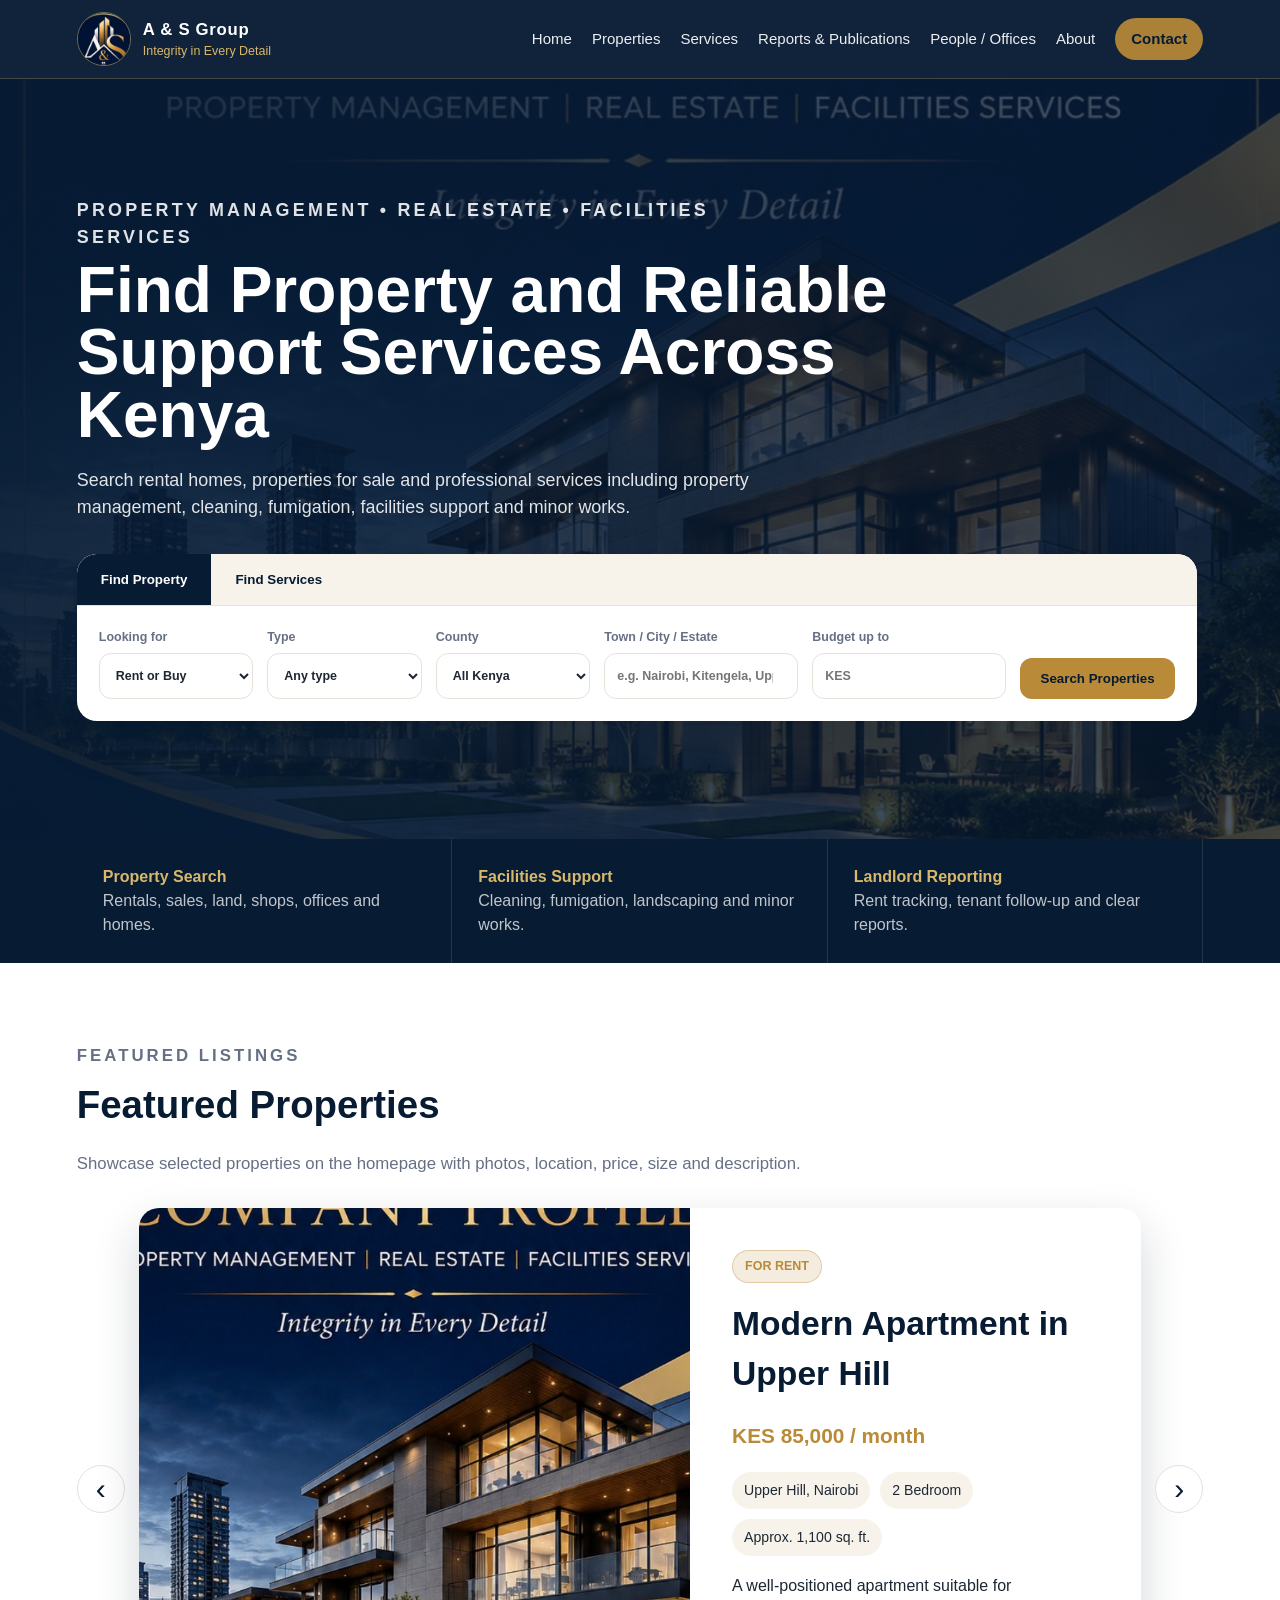
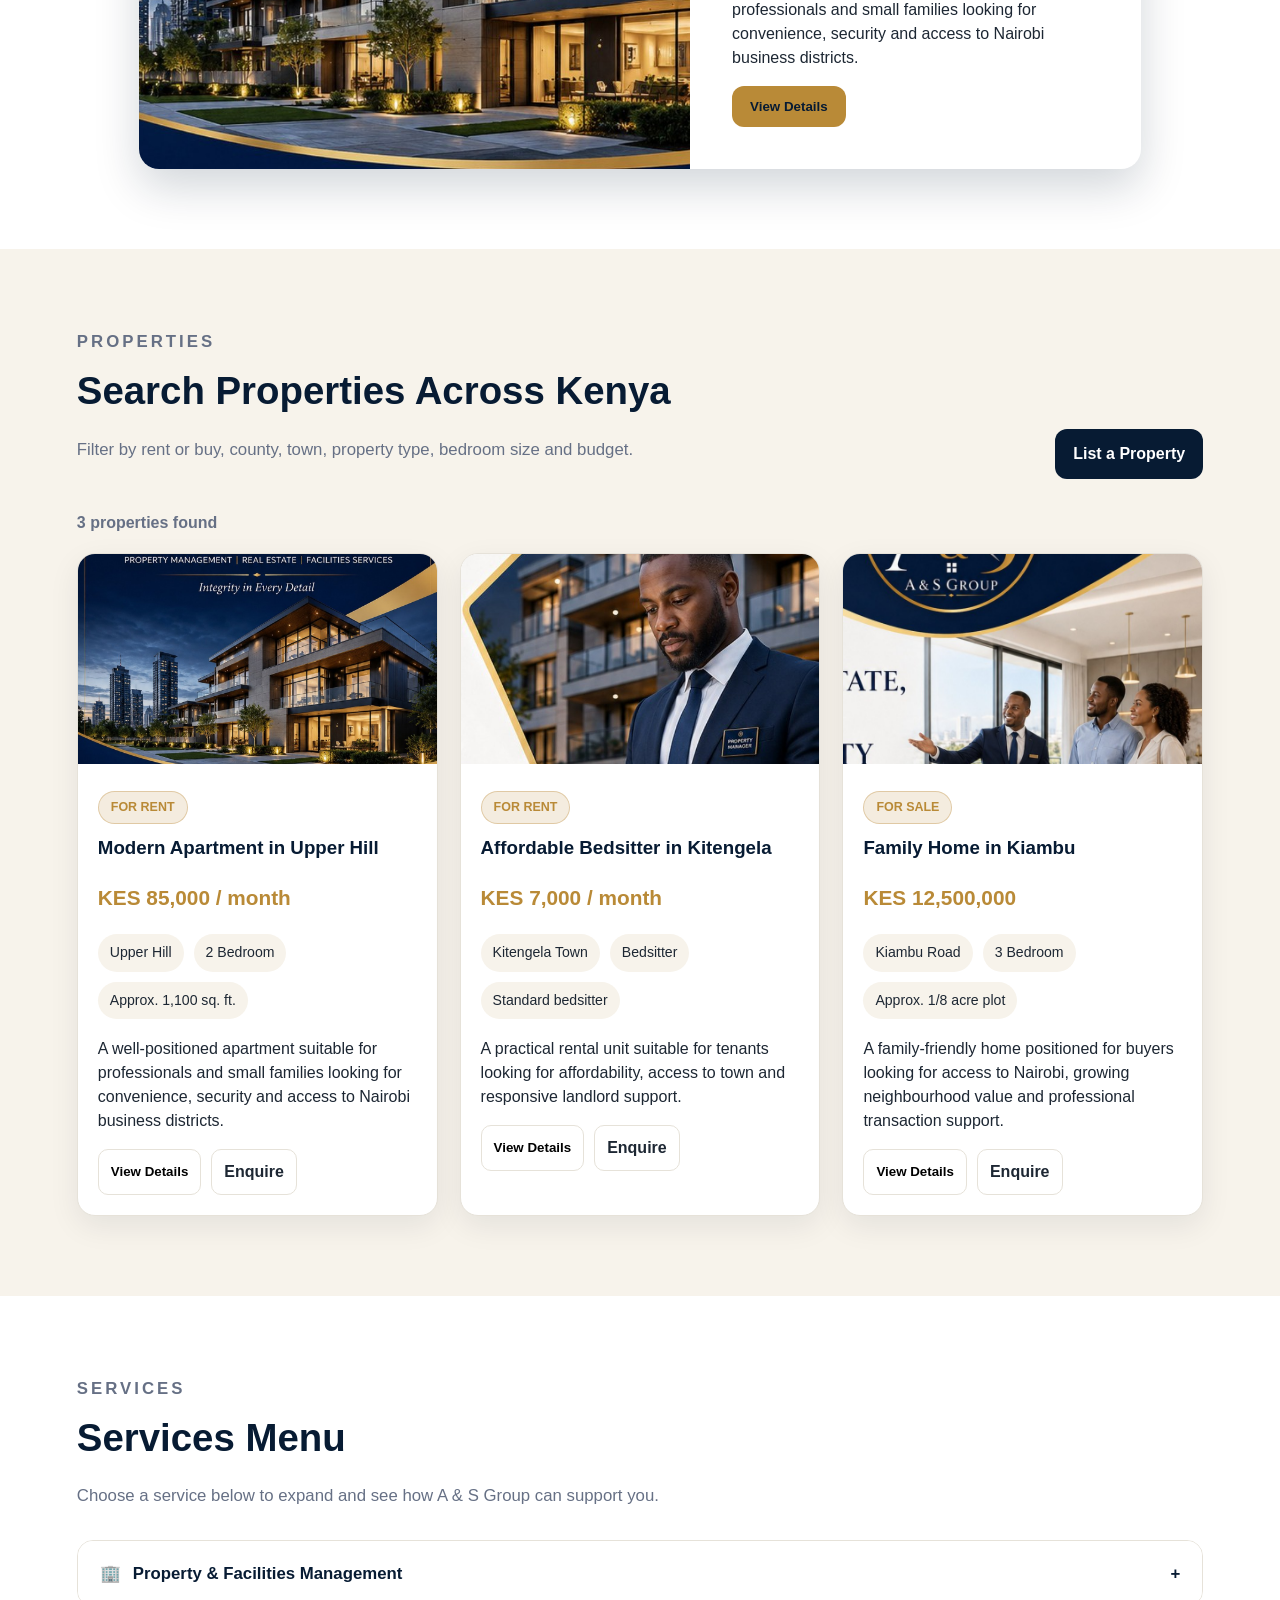
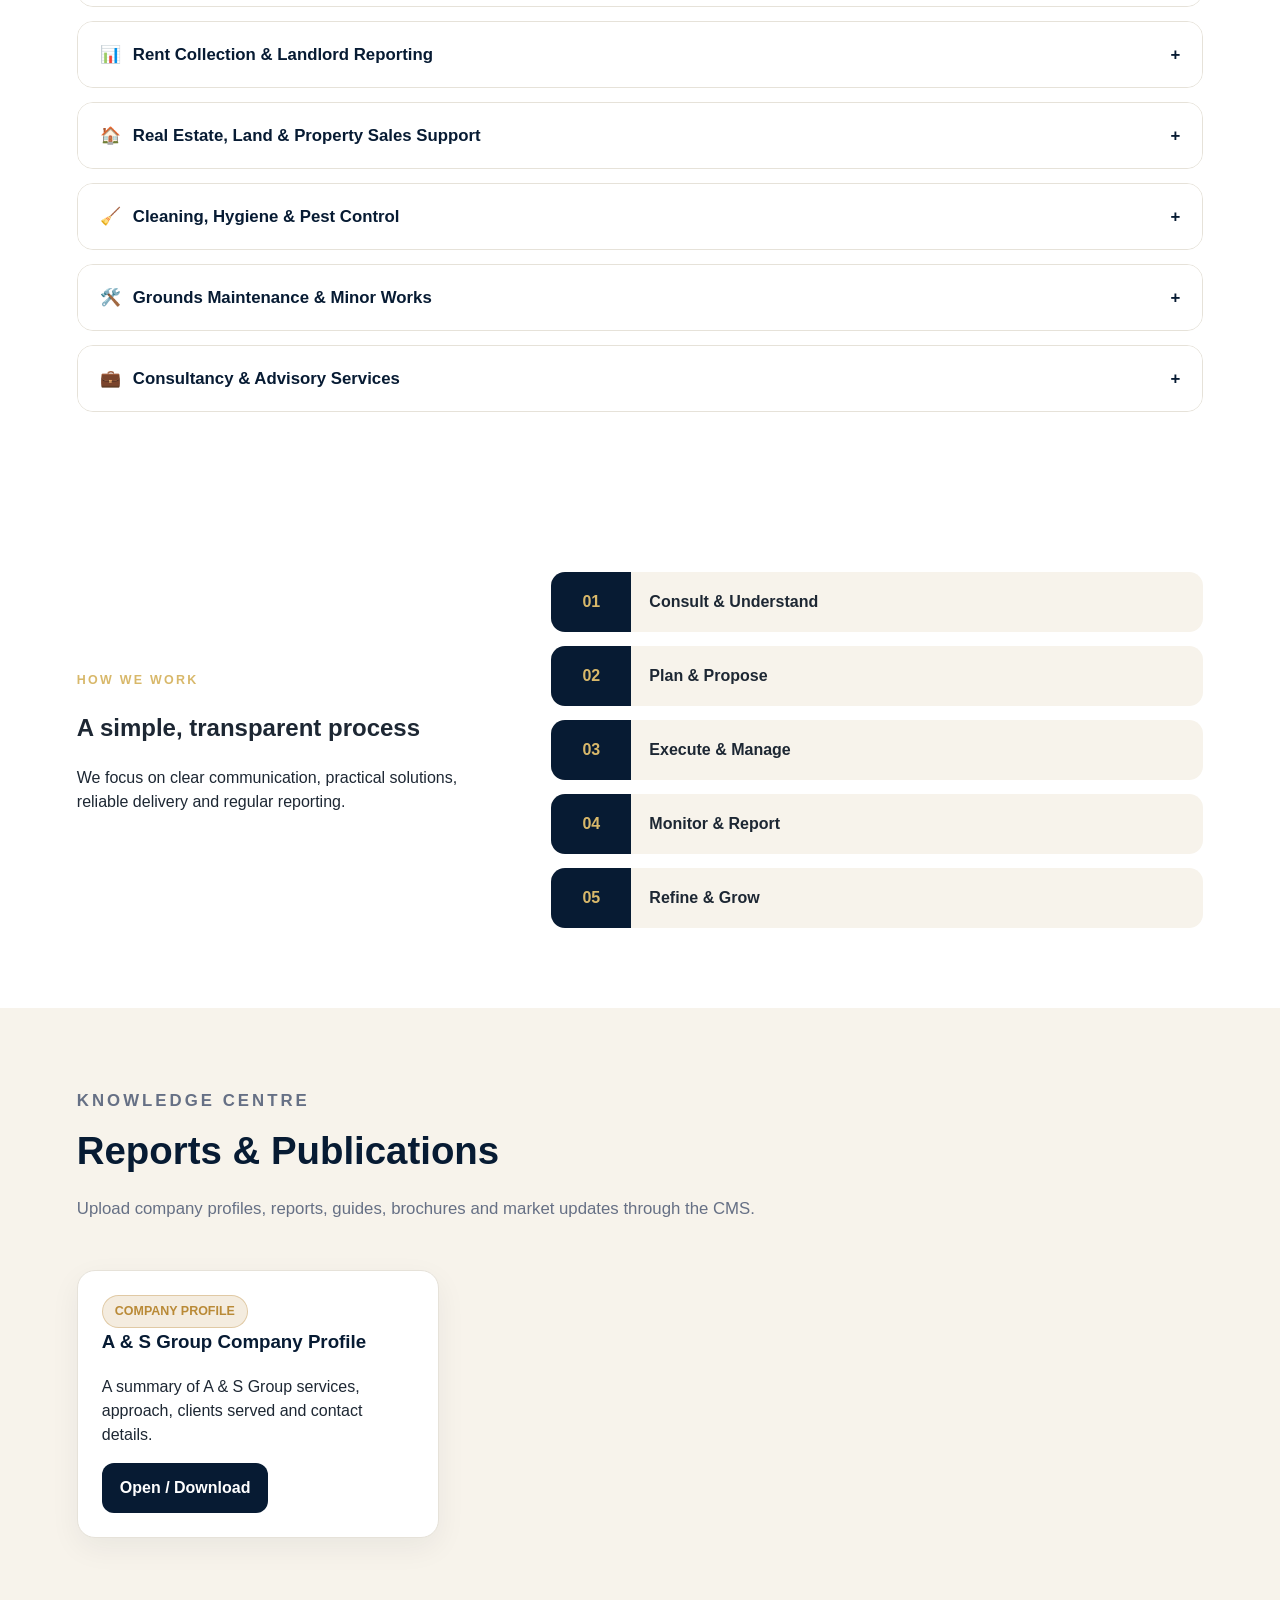
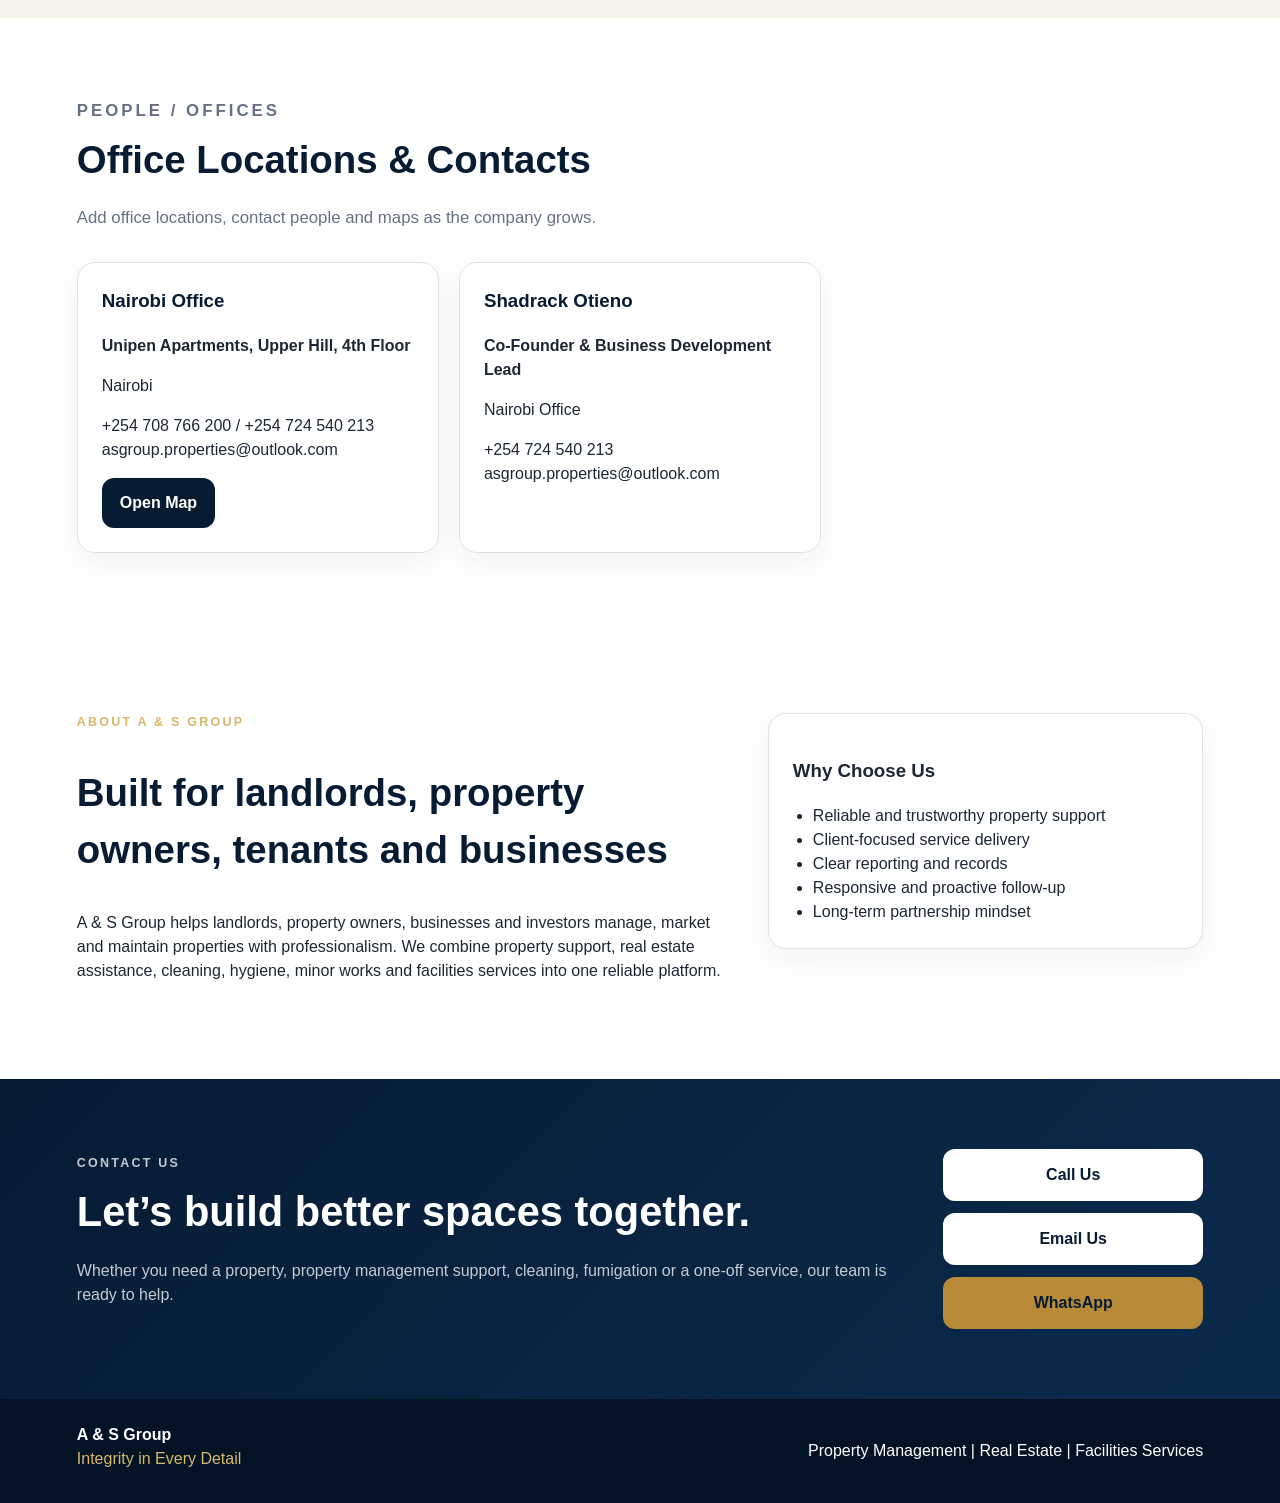
==== index.html @ 532e72bc "Add files via upload" ====
<!doctype html>
<html lang="en">
<head>
  <meta charset="utf-8" />
  <meta name="viewport" content="width=device-width, initial-scale=1" />
  <title>A & S Group | Property Management, Real Estate & Facilities Services</title>
  <meta name="description" content="A & S Group helps landlords, property owners, tenants and businesses find property, manage spaces and access reliable cleaning, fumigation, maintenance and facilities services across Kenya." />
  <link rel="stylesheet" href="style.css" />
</head>
<body>
  <header class="topbar">
    <a class="brand" href="#home" aria-label="A & S Group home">
      <img src="assets/logo.jpg" alt="A & S Group logo" />
      <span><strong>A & S Group</strong><small>Integrity in Every Detail</small></span>
    </a>
    <button class="menu-toggle" aria-label="Open menu">☰</button>
    <nav class="nav">
      <a href="#home">Home</a>
      <a href="#properties">Properties</a>
      <a href="#services">Services</a>
      <a href="#reports">Reports & Publications</a>
      <a href="#offices">People / Offices</a>
      <a href="#about">About</a>
      <a href="#contact" class="nav-cta">Contact</a>
    </nav>
  </header>

  <main>
    <section id="home" class="hero">
      <div class="hero-overlay"></div>
      <div class="hero-content">
        <p class="eyebrow">Property Management • Real Estate • Facilities Services</p>
        <h1 id="siteHeadline">Find Property and Reliable Support Services Across Kenya</h1>
        <p id="siteSubheadline">Search rental homes, properties for sale and professional services including property management, cleaning, fumigation, facilities support and minor works.</p>

        <div class="search-panel" id="searchPanel">
          <div class="search-tabs">
            <button class="tab active" data-mode="property">Find Property</button>
            <button class="tab" data-mode="service">Find Services</button>
          </div>

          <div class="property-search search-mode active" data-mode-panel="property">
            <label>
              Looking for
              <select id="dealFilter">
                <option value="">Rent or Buy</option>
                <option value="rent">Rent</option>
                <option value="sale">Buy</option>
              </select>
            </label>
            <label>
              Type
              <select id="typeFilter">
                <option value="">Any type</option>
                <option>Bedsitter</option>
                <option>1 Bedroom</option>
                <option>2 Bedroom</option>
                <option>3 Bedroom</option>
                <option>4 Bedroom</option>
                <option>Maisonette</option>
                <option>Shop</option>
                <option>Office</option>
                <option>Land</option>
                <option>Commercial Unit</option>
              </select>
            </label>
            <label>
              County
              <select id="countyFilter"><option value="">All Kenya</option></select>
            </label>
            <label>
              Town / City / Estate
              <input id="keywordFilter" type="search" placeholder="e.g. Nairobi, Kitengela, Upper Hill" />
            </label>
            <label>
              Budget up to
              <input id="priceFilter" type="number" min="0" step="1000" placeholder="KES" />
            </label>
            <button id="searchBtn" class="primary-btn">Search Properties</button>
          </div>

          <div class="service-search search-mode" data-mode-panel="service">
            <label>
              Service needed
              <select id="serviceFilter">
                <option value="">Choose service</option>
              </select>
            </label>
            <label>
              Location
              <input id="serviceLocation" type="search" placeholder="Town, city or county" />
            </label>
            <button id="serviceSearchBtn" class="primary-btn">View Service</button>
          </div>
        </div>
      </div>
    </section>

    <section class="quick-strip">
      <article><strong>Property Search</strong><span>Rentals, sales, land, shops, offices and homes.</span></article>
      <article><strong>Facilities Support</strong><span>Cleaning, fumigation, landscaping and minor works.</span></article>
      <article><strong>Landlord Reporting</strong><span>Rent tracking, tenant follow-up and clear reports.</span></article>
    </section>

    <section id="featured" class="section">
      <div class="section-head">
        <p class="eyebrow">Featured Listings</p>
        <h2>Featured Properties</h2>
        <p>Showcase selected properties on the homepage with photos, location, price, size and description.</p>
      </div>
      <div class="featured-stage">
        <button class="slider-btn" id="prevFeatured" aria-label="Previous featured property">‹</button>
        <div id="featuredCard" class="featured-card"></div>
        <button class="slider-btn" id="nextFeatured" aria-label="Next featured property">›</button>
      </div>
    </section>

    <section id="properties" class="section shade">
      <div class="section-head row-head">
        <div>
          <p class="eyebrow">Properties</p>
          <h2>Search Properties Across Kenya</h2>
          <p>Filter by rent or buy, county, town, property type, bedroom size and budget.</p>
        </div>
        <a class="secondary-btn" href="#contact">List a Property</a>
      </div>
      <div class="result-meta"><span id="resultCount">0</span> properties found</div>
      <div id="propertyGrid" class="property-grid"></div>
    </section>

    <section id="services" class="section">
      <div class="section-head">
        <p class="eyebrow">Services</p>
        <h2>Services Menu</h2>
        <p>Choose a service below to expand and see how A & S Group can support you.</p>
      </div>
      <div id="servicesAccordion" class="accordion"></div>
    </section>

    <section id="how" class="section split">
      <div>
        <p class="eyebrow">How We Work</p>
        <h2>A simple, transparent process</h2>
        <p>We focus on clear communication, practical solutions, reliable delivery and regular reporting.</p>
      </div>
      <div class="steps">
        <div><strong>01</strong><span>Consult & Understand</span></div>
        <div><strong>02</strong><span>Plan & Propose</span></div>
        <div><strong>03</strong><span>Execute & Manage</span></div>
        <div><strong>04</strong><span>Monitor & Report</span></div>
        <div><strong>05</strong><span>Refine & Grow</span></div>
      </div>
    </section>

    <section id="reports" class="section shade">
      <div class="section-head row-head">
        <div>
          <p class="eyebrow">Knowledge Centre</p>
          <h2>Reports & Publications</h2>
          <p>Upload company profiles, reports, guides, brochures and market updates through the CMS.</p>
        </div>
      </div>
      <div id="reportsGrid" class="reports-grid"></div>
    </section>

    <section id="offices" class="section">
      <div class="section-head">
        <p class="eyebrow">People / Offices</p>
        <h2>Office Locations & Contacts</h2>
        <p>Add office locations, contact people and maps as the company grows.</p>
      </div>
      <div id="officeGrid" class="office-grid"></div>
    </section>

    <section id="about" class="section about">
      <div>
        <p class="eyebrow">About A & S Group</p>
        <h2>Built for landlords, property owners, tenants and businesses</h2>
        <p>A & S Group helps landlords, property owners, businesses and investors manage, market and maintain properties with professionalism. We combine property support, real estate assistance, cleaning, hygiene, minor works and facilities services into one reliable platform.</p>
      </div>
      <div class="why-card">
        <h3>Why Choose Us</h3>
        <ul>
          <li>Reliable and trustworthy property support</li>
          <li>Client-focused service delivery</li>
          <li>Clear reporting and records</li>
          <li>Responsive and proactive follow-up</li>
          <li>Long-term partnership mindset</li>
        </ul>
      </div>
    </section>

    <section id="contact" class="contact-section">
      <div>
        <p class="eyebrow">Contact Us</p>
        <h2>Let’s build better spaces together.</h2>
        <p>Whether you need a property, property management support, cleaning, fumigation or a one-off service, our team is ready to help.</p>
      </div>
      <div class="contact-card">
        <a id="callLink" href="tel:+254708766200">Call Us</a>
        <a id="mailLink" href="mailto:asgroup.properties@outlook.com">Email Us</a>
        <a id="waLink" href="https://wa.me/254708766200" target="_blank" rel="noopener">WhatsApp</a>
      </div>
    </section>
  </main>

  <footer>
    <div><strong>A & S Group</strong><span>Integrity in Every Detail</span></div>
    <p>Property Management | Real Estate | Facilities Services</p>
  </footer>

  <dialog id="propertyModal" class="modal">
    <button class="modal-close" id="modalClose">×</button>
    <div id="modalContent"></div>
  </dialog>

  <script src="script.js"></script>
</body>
</html>
---- style.css ----
:root{
  --navy:#071b33;
  --navy2:#0b2b4d;
  --gold:#b98a37;
  --gold2:#d8b86a;
  --white:#ffffff;
  --cream:#f7f3eb;
  --text:#1d2733;
  --muted:#667085;
  --line:#e6e2d9;
  --shadow:0 18px 45px rgba(7,27,51,.18);
  --radius:20px;
}
*{box-sizing:border-box}
html{scroll-behavior:smooth}
body{margin:0;font-family:Inter,Segoe UI,Arial,sans-serif;color:var(--text);background:#fff;line-height:1.5}
a{color:inherit;text-decoration:none}
.topbar{position:sticky;top:0;z-index:50;background:rgba(7,27,51,.96);backdrop-filter:blur(12px);display:flex;align-items:center;justify-content:space-between;padding:12px 6vw;border-bottom:1px solid rgba(216,184,106,.25)}
.brand{display:flex;align-items:center;gap:12px;color:#fff}.brand img{width:54px;height:54px;border-radius:50%;object-fit:cover;border:1px solid rgba(216,184,106,.5)}.brand strong{display:block;font-size:1.05rem;letter-spacing:.04em}.brand small{display:block;color:var(--gold2);font-size:.78rem}.nav{display:flex;align-items:center;gap:20px;color:#fff;font-size:.94rem}.nav a{opacity:.92}.nav a:hover{color:var(--gold2)}.nav-cta{background:var(--gold);padding:10px 16px;border-radius:999px;color:#071b33!important;font-weight:700}.menu-toggle{display:none;background:none;border:0;color:#fff;font-size:28px}
.hero{min-height:760px;position:relative;background:linear-gradient(90deg,rgba(7,27,51,.92),rgba(7,27,51,.72)),url('assets/hero-building.jpg') center/cover no-repeat;display:flex;align-items:center;padding:80px 6vw;color:#fff}.hero-content{position:relative;z-index:2;max-width:1160px;width:100%;margin:auto}.eyebrow{text-transform:uppercase;letter-spacing:.18em;color:var(--gold2);font-size:.78rem;font-weight:800;margin:0 0 8px}.hero h1{font-size:clamp(2.2rem,5vw,5rem);line-height:.98;margin:0 0 20px;max-width:900px}.hero p{max-width:720px;font-size:1.12rem;color:rgba(255,255,255,.88)}.search-panel{margin-top:34px;background:#fff;color:var(--text);border-radius:var(--radius);box-shadow:var(--shadow);overflow:hidden;max-width:1120px}.search-tabs{display:flex;background:var(--cream);border-bottom:1px solid var(--line)}.tab{border:0;background:transparent;padding:18px 24px;font-weight:800;color:var(--navy);cursor:pointer}.tab.active{background:var(--navy);color:#fff}.search-mode{display:none;grid-template-columns:repeat(6,1fr);gap:14px;padding:22px}.search-mode.active{display:grid}.search-mode label{display:flex;flex-direction:column;gap:6px;font-size:.78rem;color:var(--muted);font-weight:700}.search-mode input,.search-mode select{height:46px;border:1px solid var(--line);border-radius:12px;padding:0 12px;font:inherit;color:var(--text);background:#fff}.service-search{grid-template-columns:2fr 2fr 1fr}.primary-btn,.secondary-btn{border:0;border-radius:12px;padding:13px 18px;background:var(--gold);color:var(--navy);font-weight:900;cursor:pointer;display:inline-flex;align-items:center;justify-content:center;align-self:end}.secondary-btn{background:var(--navy);color:#fff}
.quick-strip{display:grid;grid-template-columns:repeat(3,1fr);gap:0;background:var(--navy);color:#fff;padding:0 6vw}.quick-strip article{padding:26px;border-right:1px solid rgba(255,255,255,.12)}.quick-strip strong{display:block;color:var(--gold2)}.quick-strip span{color:rgba(255,255,255,.75)}.section{padding:80px 6vw}.shade{background:var(--cream)}.section-head{max-width:820px;margin:0 0 32px}.section-head h2{font-size:clamp(2rem,3vw,3rem);margin:0 0 10px;color:var(--navy)}.section-head p{color:var(--muted);font-size:1.05rem}.row-head{display:flex;justify-content:space-between;gap:20px;align-items:end;max-width:none}.featured-stage{display:grid;grid-template-columns:auto 1fr auto;gap:14px;align-items:center}.slider-btn{width:48px;height:48px;border-radius:50%;border:1px solid var(--line);background:#fff;color:var(--navy);font-size:30px;cursor:pointer}.featured-card{display:grid;grid-template-columns:1.1fr .9fr;background:#fff;border-radius:var(--radius);overflow:hidden;box-shadow:var(--shadow);min-height:420px}.featured-card img{width:100%;height:100%;object-fit:cover}.featured-info{padding:42px}.badge{display:inline-flex;background:rgba(185,138,55,.16);color:var(--gold);border:1px solid rgba(185,138,55,.35);border-radius:999px;padding:6px 12px;font-weight:800;font-size:.78rem;text-transform:uppercase}.featured-info h3{font-size:2.1rem;color:var(--navy);margin:16px 0 10px}.price{font-weight:900;color:var(--gold);font-size:1.3rem}.meta{display:flex;flex-wrap:wrap;gap:10px;margin:18px 0}.meta span{background:var(--cream);border-radius:999px;padding:8px 12px;font-size:.88rem}.property-grid{display:grid;grid-template-columns:repeat(3,1fr);gap:22px}.property-card{background:#fff;border-radius:18px;overflow:hidden;box-shadow:0 10px 30px rgba(7,27,51,.08);border:1px solid var(--line)}.property-card img{width:100%;height:210px;object-fit:cover}.property-body{padding:20px}.property-body h3{margin:10px 0;color:var(--navy)}.card-actions{display:flex;gap:10px;margin-top:16px}.small-btn{border:1px solid var(--line);background:#fff;border-radius:10px;padding:10px 12px;font-weight:800;cursor:pointer}.result-meta{margin-bottom:18px;color:var(--muted);font-weight:800}.accordion{display:grid;gap:14px}.service-item{border:1px solid var(--line);border-radius:16px;background:#fff;overflow:hidden}.service-title{width:100%;padding:22px;background:#fff;border:0;text-align:left;display:flex;align-items:center;justify-content:space-between;gap:16px;font-weight:900;color:var(--navy);cursor:pointer;font-size:1.05rem}.service-title span:first-child{display:flex;align-items:center;gap:12px}.service-panel{display:none;padding:0 22px 22px;color:var(--muted)}.service-item.open .service-panel{display:block}.split{display:grid;grid-template-columns:.8fr 1.2fr;gap:40px;align-items:center}.steps{display:grid;gap:14px}.steps div{display:grid;grid-template-columns:80px 1fr;align-items:center;background:var(--cream);border-radius:14px;overflow:hidden}.steps strong{background:var(--navy);color:var(--gold2);height:100%;display:flex;align-items:center;justify-content:center}.steps span{padding:18px;font-weight:800}.reports-grid,.office-grid{display:grid;grid-template-columns:repeat(3,1fr);gap:20px}.report-card,.office-card,.why-card{background:#fff;border:1px solid var(--line);border-radius:18px;padding:24px;box-shadow:0 10px 30px rgba(7,27,51,.06)}.report-card h3,.office-card h3{color:var(--navy);margin-top:0}.about{display:grid;grid-template-columns:1.2fr .8fr;gap:38px;align-items:start}.about h2{font-size:2.4rem;color:var(--navy)}.why-card ul{margin:0;padding-left:20px}.contact-section{display:grid;grid-template-columns:1fr auto;gap:30px;align-items:center;padding:70px 6vw;background:linear-gradient(135deg,var(--navy),var(--navy2));color:#fff}.contact-section h2{font-size:2.6rem;margin:0 0 12px}.contact-section p{color:rgba(255,255,255,.76)}.contact-card{display:grid;gap:12px;min-width:260px}.contact-card a{background:#fff;color:var(--navy);border-radius:12px;padding:14px 18px;font-weight:900;text-align:center}.contact-card a:last-child{background:var(--gold)}footer{display:flex;justify-content:space-between;gap:20px;background:#031225;color:#fff;padding:24px 6vw}footer span{display:block;color:var(--gold2)}.modal{width:min(980px,92vw);border:0;border-radius:20px;padding:0;box-shadow:var(--shadow)}.modal::backdrop{background:rgba(3,18,37,.75)}.modal-close{position:absolute;right:14px;top:12px;background:#fff;border:0;border-radius:50%;width:36px;height:36px;font-size:24px;z-index:3;cursor:pointer}.modal-grid{display:grid;grid-template-columns:1fr 1fr}.modal-gallery img{width:100%;height:430px;object-fit:cover}.modal-text{padding:36px}.modal-text h2{color:var(--navy);margin-top:0}.features{display:grid;gap:8px;padding-left:18px}
@media(max-width:980px){.nav{display:none;position:absolute;top:78px;left:0;right:0;background:var(--navy);padding:20px 6vw;flex-direction:column;align-items:flex-start}.nav.open{display:flex}.menu-toggle{display:block}.search-mode,.service-search{grid-template-columns:1fr 1fr}.property-grid,.reports-grid,.office-grid{grid-template-columns:1fr 1fr}.featured-card,.split,.about,.contact-section,.modal-grid{grid-template-columns:1fr}.featured-card img,.modal-gallery img{height:300px}.quick-strip{grid-template-columns:1fr}}
@media(max-width:640px){.hero{min-height:860px;padding-top:50px}.search-mode,.service-search{grid-template-columns:1fr}.property-grid,.reports-grid,.office-grid{grid-template-columns:1fr}.row-head{display:block}.section{padding:60px 5vw}.featured-stage{grid-template-columns:1fr}.slider-btn{display:none}footer{display:block}.hero h1{font-size:2.4rem}}
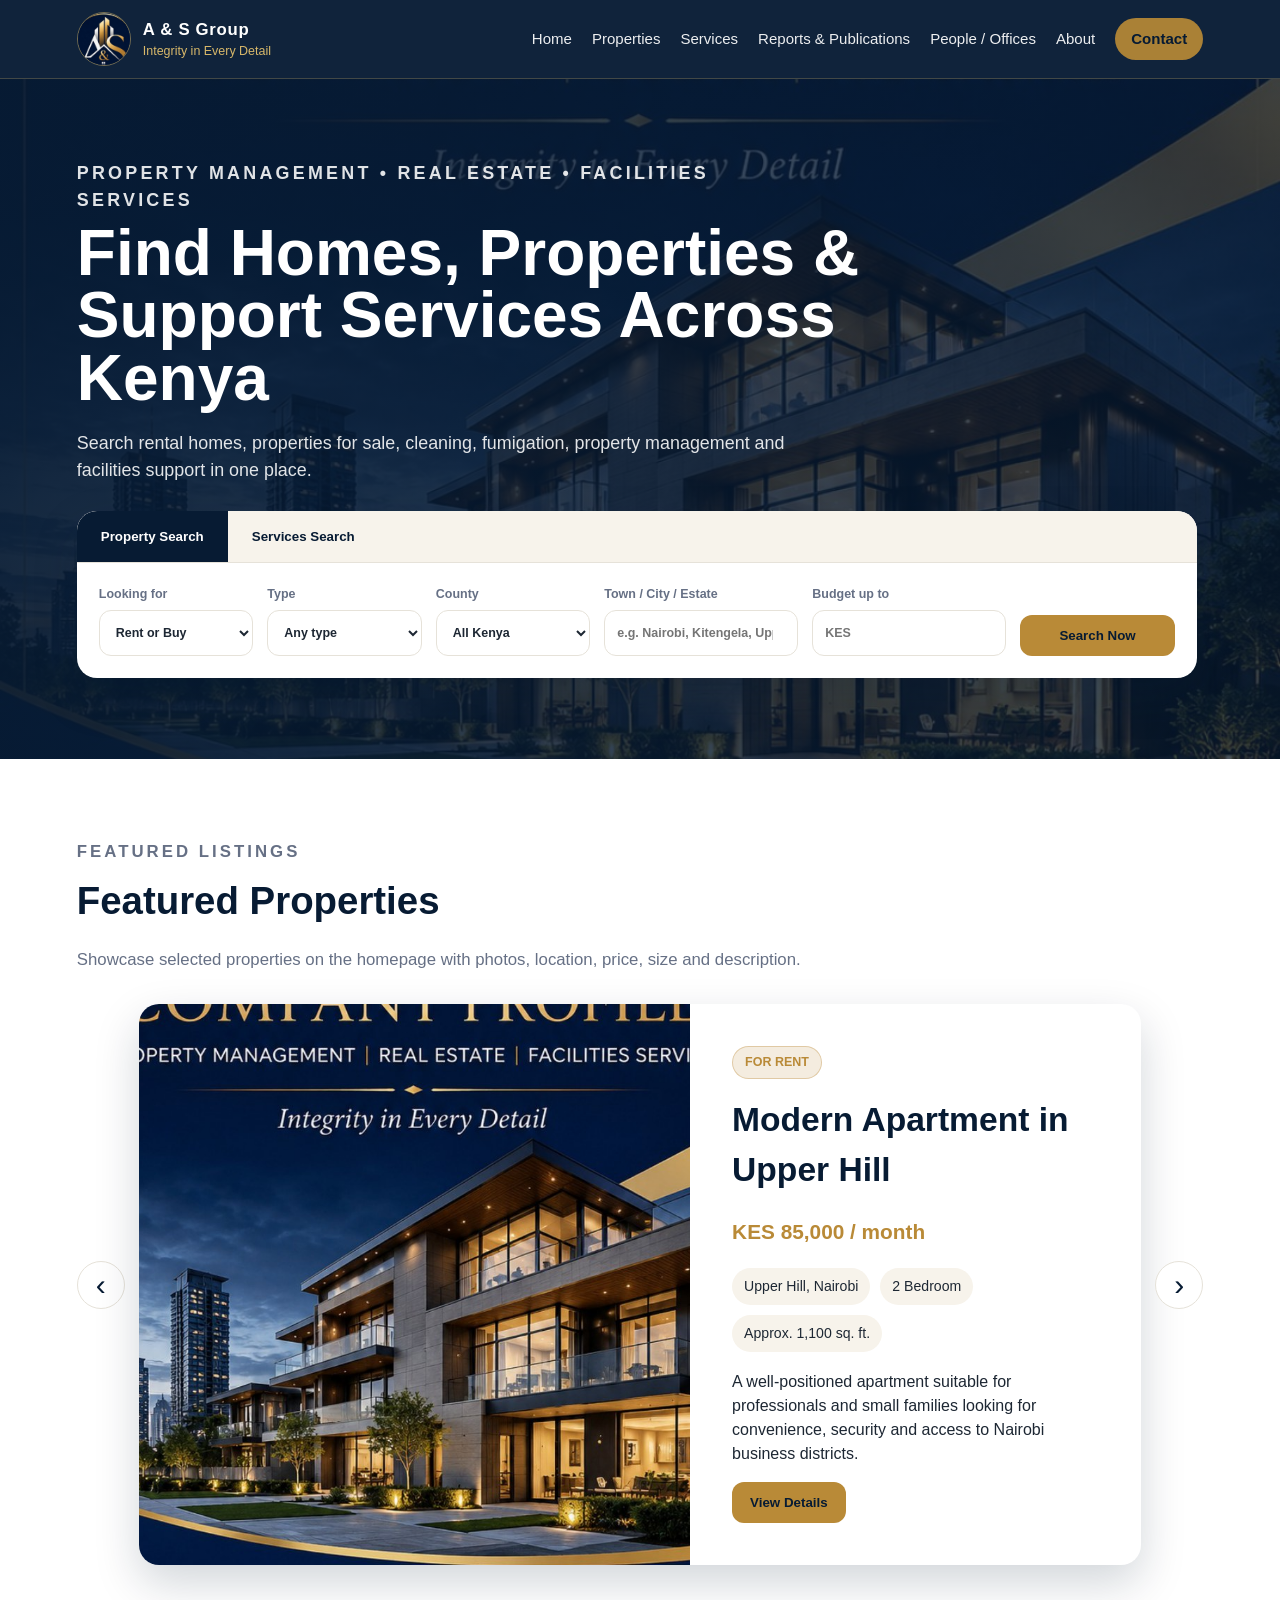
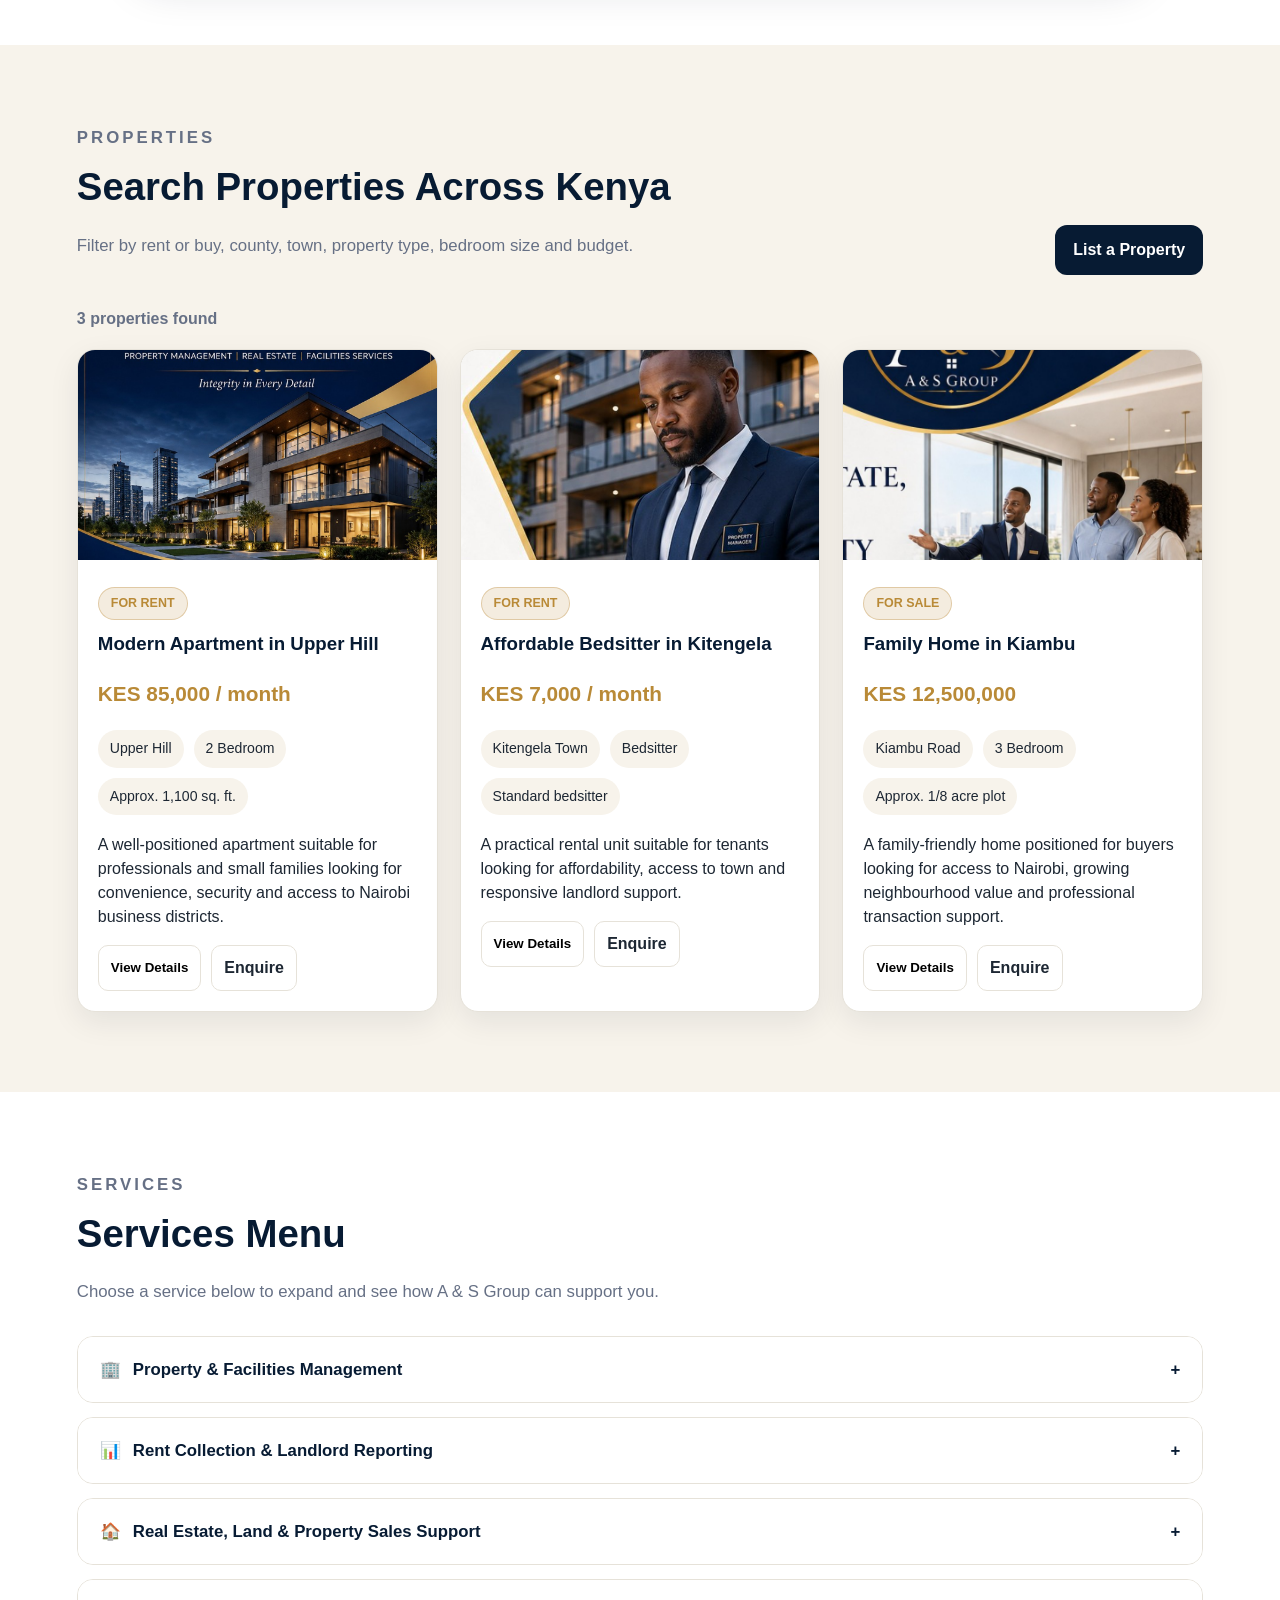
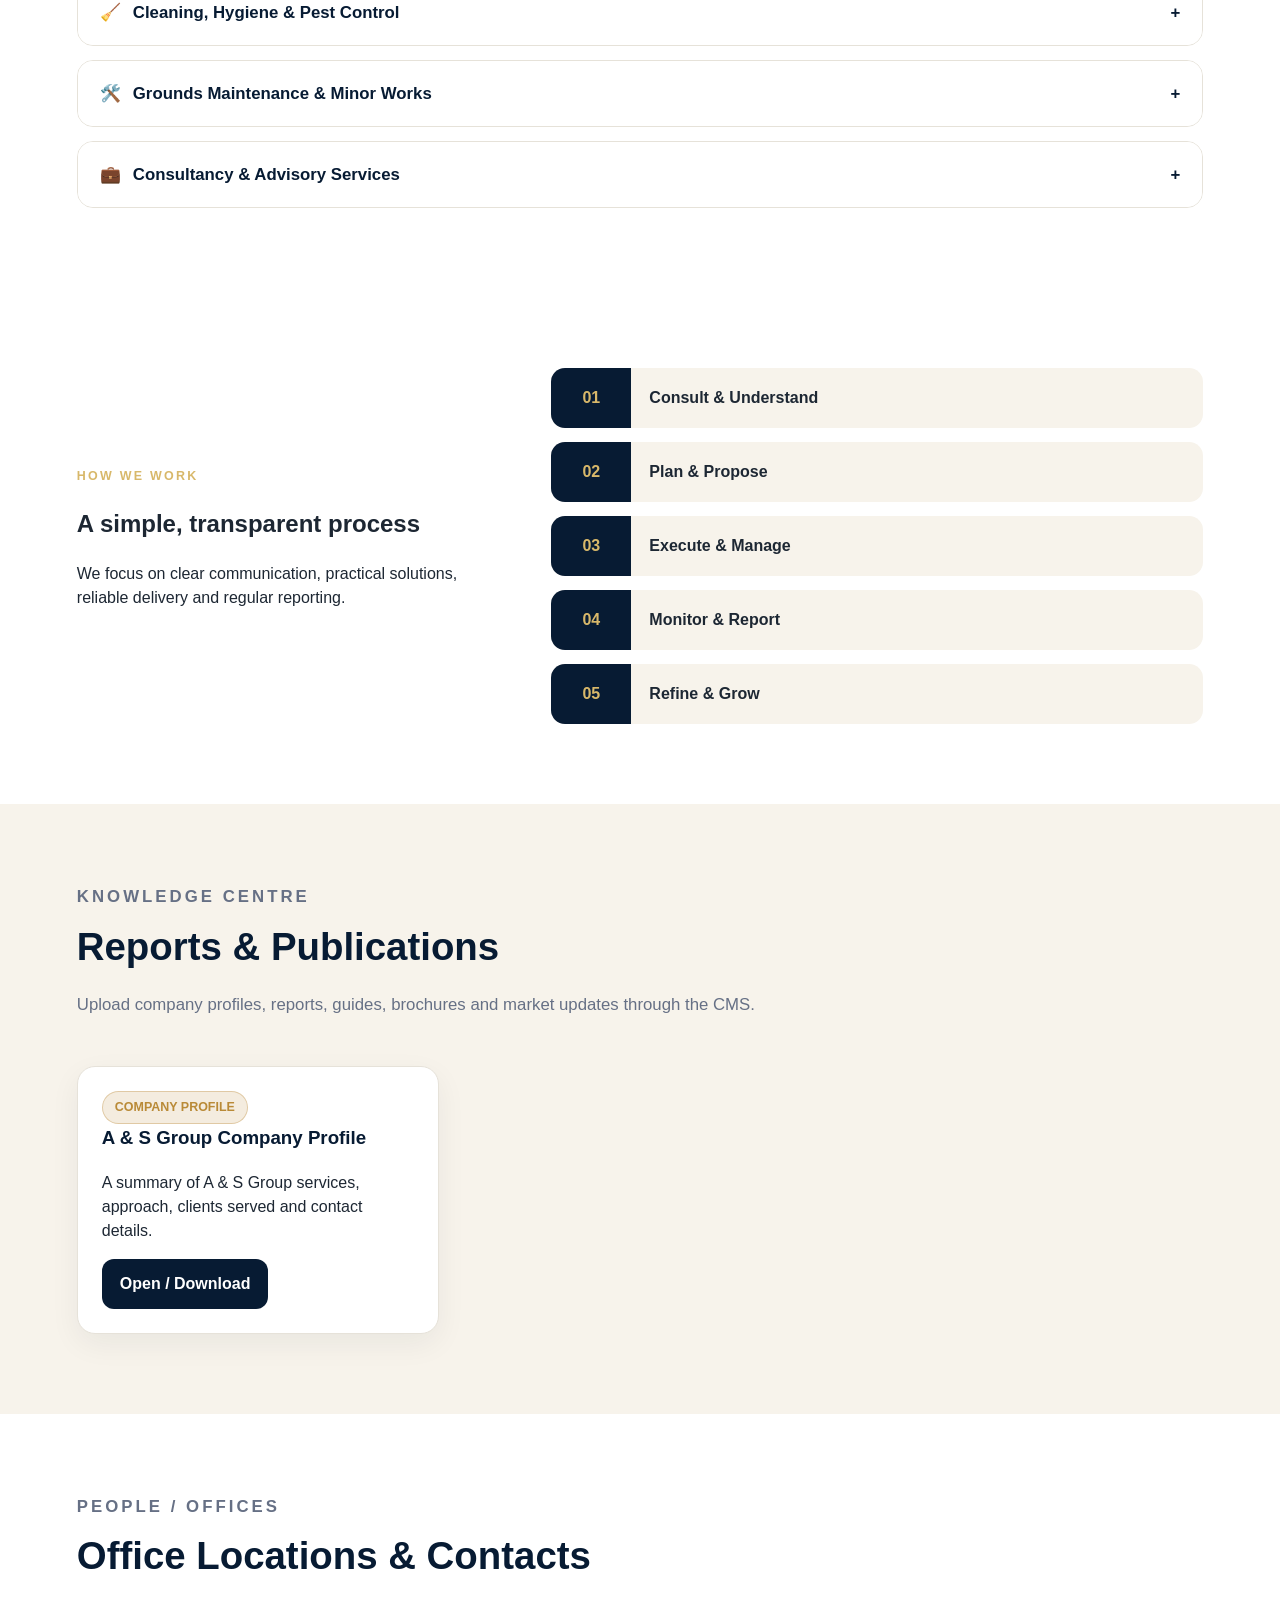
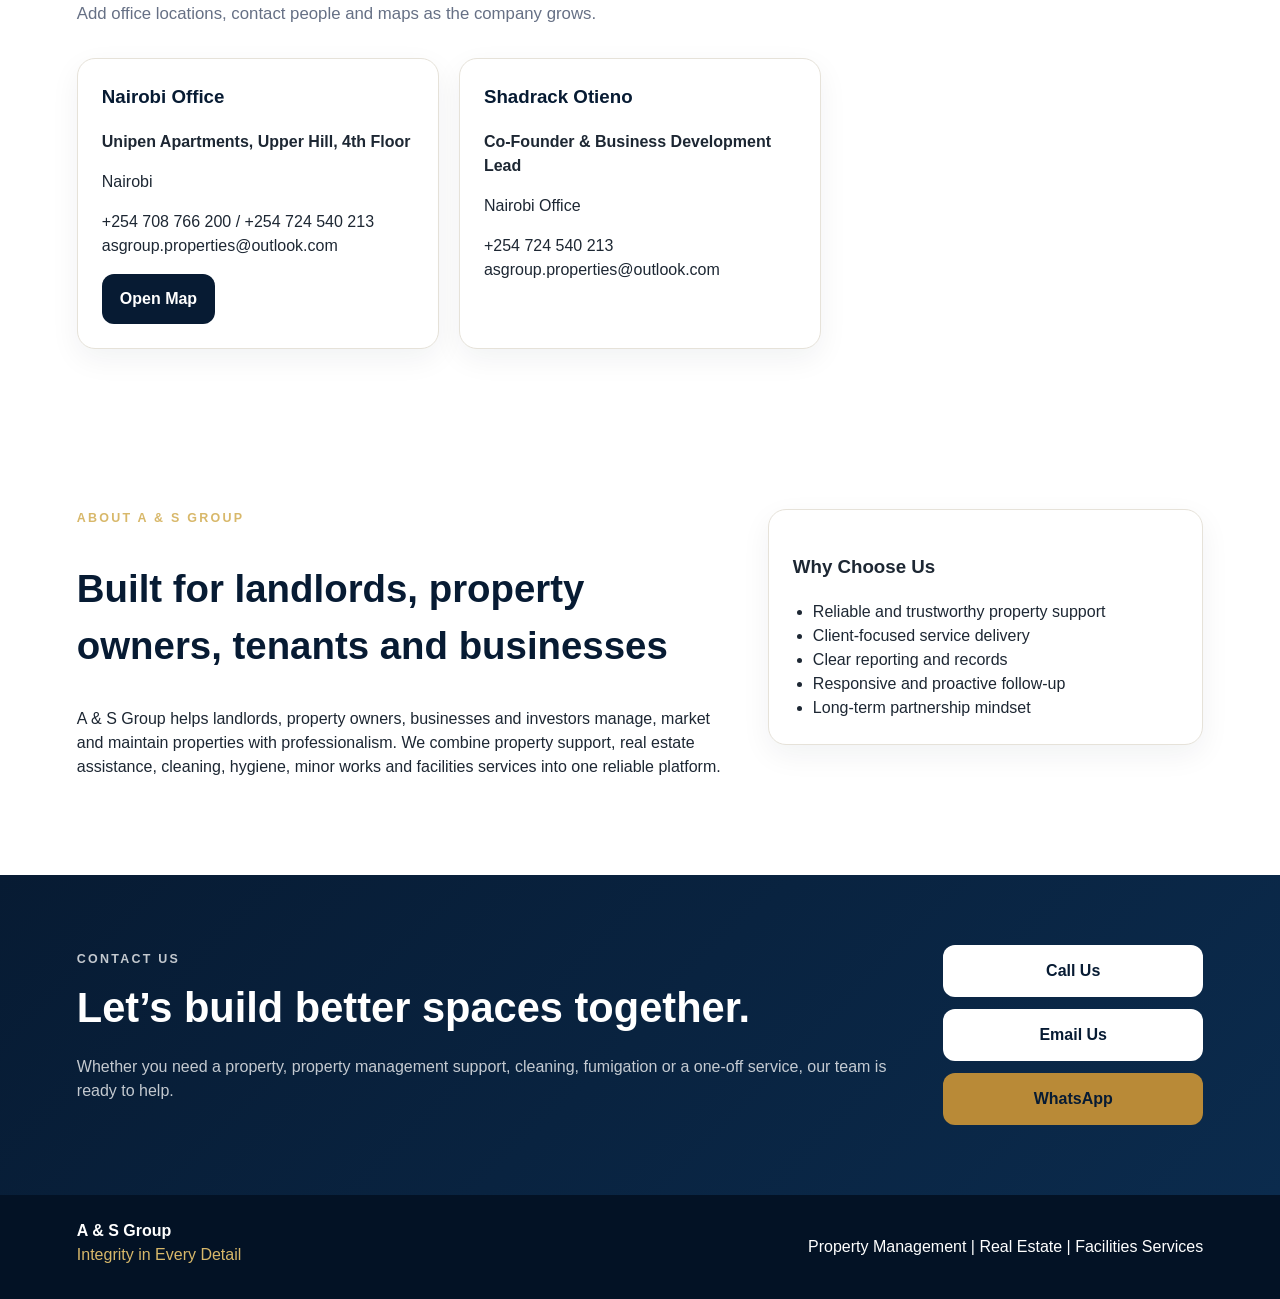
==== commit 464de68f: "Add files via upload" ====
--- a/index.html
+++ b/index.html
@@ -30,13 +30,13 @@
       <div class="hero-overlay"></div>
       <div class="hero-content">
         <p class="eyebrow">Property Management • Real Estate • Facilities Services</p>
-        <h1 id="siteHeadline">Find Property and Reliable Support Services Across Kenya</h1>
-        <p id="siteSubheadline">Search rental homes, properties for sale and professional services including property management, cleaning, fumigation, facilities support and minor works.</p>
+        <h1 id="siteHeadline">Find Homes, Properties & Support Services Across Kenya</h1>
+        <p id="siteSubheadline">Search rental homes, properties for sale, cleaning, fumigation, property management and facilities support in one place.</p>
 
         <div class="search-panel" id="searchPanel">
           <div class="search-tabs">
-            <button class="tab active" data-mode="property">Find Property</button>
-            <button class="tab" data-mode="service">Find Services</button>
+            <button class="tab active" data-mode="property">Property Search</button>
+            <button class="tab" data-mode="service">Services Search</button>
           </div>
 
           <div class="property-search search-mode active" data-mode-panel="property">
@@ -76,7 +76,7 @@
               Budget up to
               <input id="priceFilter" type="number" min="0" step="1000" placeholder="KES" />
             </label>
-            <button id="searchBtn" class="primary-btn">Search Properties</button>
+            <button id="searchBtn" class="primary-btn">Search Now</button>
           </div>
 
           <div class="service-search search-mode" data-mode-panel="service">
@@ -96,11 +96,6 @@
       </div>
     </section>
 
-    <section class="quick-strip">
-      <article><strong>Property Search</strong><span>Rentals, sales, land, shops, offices and homes.</span></article>
-      <article><strong>Facilities Support</strong><span>Cleaning, fumigation, landscaping and minor works.</span></article>
-      <article><strong>Landlord Reporting</strong><span>Rent tracking, tenant follow-up and clear reports.</span></article>
-    </section>
 
     <section id="featured" class="section">
       <div class="section-head">
--- a/style.css
+++ b/style.css
@@ -17,7 +17,7 @@
 a{color:inherit;text-decoration:none}
 .topbar{position:sticky;top:0;z-index:50;background:rgba(7,27,51,.96);backdrop-filter:blur(12px);display:flex;align-items:center;justify-content:space-between;padding:12px 6vw;border-bottom:1px solid rgba(216,184,106,.25)}
 .brand{display:flex;align-items:center;gap:12px;color:#fff}.brand img{width:54px;height:54px;border-radius:50%;object-fit:cover;border:1px solid rgba(216,184,106,.5)}.brand strong{display:block;font-size:1.05rem;letter-spacing:.04em}.brand small{display:block;color:var(--gold2);font-size:.78rem}.nav{display:flex;align-items:center;gap:20px;color:#fff;font-size:.94rem}.nav a{opacity:.92}.nav a:hover{color:var(--gold2)}.nav-cta{background:var(--gold);padding:10px 16px;border-radius:999px;color:#071b33!important;font-weight:700}.menu-toggle{display:none;background:none;border:0;color:#fff;font-size:28px}
-.hero{min-height:760px;position:relative;background:linear-gradient(90deg,rgba(7,27,51,.92),rgba(7,27,51,.72)),url('assets/hero-building.jpg') center/cover no-repeat;display:flex;align-items:center;padding:80px 6vw;color:#fff}.hero-content{position:relative;z-index:2;max-width:1160px;width:100%;margin:auto}.eyebrow{text-transform:uppercase;letter-spacing:.18em;color:var(--gold2);font-size:.78rem;font-weight:800;margin:0 0 8px}.hero h1{font-size:clamp(2.2rem,5vw,5rem);line-height:.98;margin:0 0 20px;max-width:900px}.hero p{max-width:720px;font-size:1.12rem;color:rgba(255,255,255,.88)}.search-panel{margin-top:34px;background:#fff;color:var(--text);border-radius:var(--radius);box-shadow:var(--shadow);overflow:hidden;max-width:1120px}.search-tabs{display:flex;background:var(--cream);border-bottom:1px solid var(--line)}.tab{border:0;background:transparent;padding:18px 24px;font-weight:800;color:var(--navy);cursor:pointer}.tab.active{background:var(--navy);color:#fff}.search-mode{display:none;grid-template-columns:repeat(6,1fr);gap:14px;padding:22px}.search-mode.active{display:grid}.search-mode label{display:flex;flex-direction:column;gap:6px;font-size:.78rem;color:var(--muted);font-weight:700}.search-mode input,.search-mode select{height:46px;border:1px solid var(--line);border-radius:12px;padding:0 12px;font:inherit;color:var(--text);background:#fff}.service-search{grid-template-columns:2fr 2fr 1fr}.primary-btn,.secondary-btn{border:0;border-radius:12px;padding:13px 18px;background:var(--gold);color:var(--navy);font-weight:900;cursor:pointer;display:inline-flex;align-items:center;justify-content:center;align-self:end}.secondary-btn{background:var(--navy);color:#fff}
+.hero{min-height:680px;position:relative;background:linear-gradient(90deg,rgba(7,27,51,.92),rgba(7,27,51,.72)),url('assets/hero-building.jpg') center/cover no-repeat;display:flex;align-items:center;padding:80px 6vw;color:#fff}.hero-content{position:relative;z-index:2;max-width:1160px;width:100%;margin:auto}.eyebrow{text-transform:uppercase;letter-spacing:.18em;color:var(--gold2);font-size:.78rem;font-weight:800;margin:0 0 8px}.hero h1{font-size:clamp(2.2rem,5vw,5rem);line-height:.98;margin:0 0 20px;max-width:900px}.hero p{max-width:720px;font-size:1.12rem;color:rgba(255,255,255,.88)}.search-panel{margin-top:28px;background:#fff;color:var(--text);border-radius:var(--radius);box-shadow:var(--shadow);overflow:hidden;max-width:1120px}.search-tabs{display:flex;background:var(--cream);border-bottom:1px solid var(--line)}.tab{border:0;background:transparent;padding:18px 24px;font-weight:800;color:var(--navy);cursor:pointer}.tab.active{background:var(--navy);color:#fff}.search-mode{display:none;grid-template-columns:repeat(6,1fr);gap:14px;padding:22px}.search-mode.active{display:grid}.search-mode label{display:flex;flex-direction:column;gap:6px;font-size:.78rem;color:var(--muted);font-weight:700}.search-mode input,.search-mode select{height:46px;border:1px solid var(--line);border-radius:12px;padding:0 12px;font:inherit;color:var(--text);background:#fff}.service-search{grid-template-columns:2fr 2fr 1fr}.primary-btn,.secondary-btn{border:0;border-radius:12px;padding:13px 18px;background:var(--gold);color:var(--navy);font-weight:900;cursor:pointer;display:inline-flex;align-items:center;justify-content:center;align-self:end}.secondary-btn{background:var(--navy);color:#fff}
 .quick-strip{display:grid;grid-template-columns:repeat(3,1fr);gap:0;background:var(--navy);color:#fff;padding:0 6vw}.quick-strip article{padding:26px;border-right:1px solid rgba(255,255,255,.12)}.quick-strip strong{display:block;color:var(--gold2)}.quick-strip span{color:rgba(255,255,255,.75)}.section{padding:80px 6vw}.shade{background:var(--cream)}.section-head{max-width:820px;margin:0 0 32px}.section-head h2{font-size:clamp(2rem,3vw,3rem);margin:0 0 10px;color:var(--navy)}.section-head p{color:var(--muted);font-size:1.05rem}.row-head{display:flex;justify-content:space-between;gap:20px;align-items:end;max-width:none}.featured-stage{display:grid;grid-template-columns:auto 1fr auto;gap:14px;align-items:center}.slider-btn{width:48px;height:48px;border-radius:50%;border:1px solid var(--line);background:#fff;color:var(--navy);font-size:30px;cursor:pointer}.featured-card{display:grid;grid-template-columns:1.1fr .9fr;background:#fff;border-radius:var(--radius);overflow:hidden;box-shadow:var(--shadow);min-height:420px}.featured-card img{width:100%;height:100%;object-fit:cover}.featured-info{padding:42px}.badge{display:inline-flex;background:rgba(185,138,55,.16);color:var(--gold);border:1px solid rgba(185,138,55,.35);border-radius:999px;padding:6px 12px;font-weight:800;font-size:.78rem;text-transform:uppercase}.featured-info h3{font-size:2.1rem;color:var(--navy);margin:16px 0 10px}.price{font-weight:900;color:var(--gold);font-size:1.3rem}.meta{display:flex;flex-wrap:wrap;gap:10px;margin:18px 0}.meta span{background:var(--cream);border-radius:999px;padding:8px 12px;font-size:.88rem}.property-grid{display:grid;grid-template-columns:repeat(3,1fr);gap:22px}.property-card{background:#fff;border-radius:18px;overflow:hidden;box-shadow:0 10px 30px rgba(7,27,51,.08);border:1px solid var(--line)}.property-card img{width:100%;height:210px;object-fit:cover}.property-body{padding:20px}.property-body h3{margin:10px 0;color:var(--navy)}.card-actions{display:flex;gap:10px;margin-top:16px}.small-btn{border:1px solid var(--line);background:#fff;border-radius:10px;padding:10px 12px;font-weight:800;cursor:pointer}.result-meta{margin-bottom:18px;color:var(--muted);font-weight:800}.accordion{display:grid;gap:14px}.service-item{border:1px solid var(--line);border-radius:16px;background:#fff;overflow:hidden}.service-title{width:100%;padding:22px;background:#fff;border:0;text-align:left;display:flex;align-items:center;justify-content:space-between;gap:16px;font-weight:900;color:var(--navy);cursor:pointer;font-size:1.05rem}.service-title span:first-child{display:flex;align-items:center;gap:12px}.service-panel{display:none;padding:0 22px 22px;color:var(--muted)}.service-item.open .service-panel{display:block}.split{display:grid;grid-template-columns:.8fr 1.2fr;gap:40px;align-items:center}.steps{display:grid;gap:14px}.steps div{display:grid;grid-template-columns:80px 1fr;align-items:center;background:var(--cream);border-radius:14px;overflow:hidden}.steps strong{background:var(--navy);color:var(--gold2);height:100%;display:flex;align-items:center;justify-content:center}.steps span{padding:18px;font-weight:800}.reports-grid,.office-grid{display:grid;grid-template-columns:repeat(3,1fr);gap:20px}.report-card,.office-card,.why-card{background:#fff;border:1px solid var(--line);border-radius:18px;padding:24px;box-shadow:0 10px 30px rgba(7,27,51,.06)}.report-card h3,.office-card h3{color:var(--navy);margin-top:0}.about{display:grid;grid-template-columns:1.2fr .8fr;gap:38px;align-items:start}.about h2{font-size:2.4rem;color:var(--navy)}.why-card ul{margin:0;padding-left:20px}.contact-section{display:grid;grid-template-columns:1fr auto;gap:30px;align-items:center;padding:70px 6vw;background:linear-gradient(135deg,var(--navy),var(--navy2));color:#fff}.contact-section h2{font-size:2.6rem;margin:0 0 12px}.contact-section p{color:rgba(255,255,255,.76)}.contact-card{display:grid;gap:12px;min-width:260px}.contact-card a{background:#fff;color:var(--navy);border-radius:12px;padding:14px 18px;font-weight:900;text-align:center}.contact-card a:last-child{background:var(--gold)}footer{display:flex;justify-content:space-between;gap:20px;background:#031225;color:#fff;padding:24px 6vw}footer span{display:block;color:var(--gold2)}.modal{width:min(980px,92vw);border:0;border-radius:20px;padding:0;box-shadow:var(--shadow)}.modal::backdrop{background:rgba(3,18,37,.75)}.modal-close{position:absolute;right:14px;top:12px;background:#fff;border:0;border-radius:50%;width:36px;height:36px;font-size:24px;z-index:3;cursor:pointer}.modal-grid{display:grid;grid-template-columns:1fr 1fr}.modal-gallery img{width:100%;height:430px;object-fit:cover}.modal-text{padding:36px}.modal-text h2{color:var(--navy);margin-top:0}.features{display:grid;gap:8px;padding-left:18px}
 @media(max-width:980px){.nav{display:none;position:absolute;top:78px;left:0;right:0;background:var(--navy);padding:20px 6vw;flex-direction:column;align-items:flex-start}.nav.open{display:flex}.menu-toggle{display:block}.search-mode,.service-search{grid-template-columns:1fr 1fr}.property-grid,.reports-grid,.office-grid{grid-template-columns:1fr 1fr}.featured-card,.split,.about,.contact-section,.modal-grid{grid-template-columns:1fr}.featured-card img,.modal-gallery img{height:300px}.quick-strip{grid-template-columns:1fr}}
 @media(max-width:640px){.hero{min-height:860px;padding-top:50px}.search-mode,.service-search{grid-template-columns:1fr}.property-grid,.reports-grid,.office-grid{grid-template-columns:1fr}.row-head{display:block}.section{padding:60px 5vw}.featured-stage{grid-template-columns:1fr}.slider-btn{display:none}footer{display:block}.hero h1{font-size:2.4rem}}
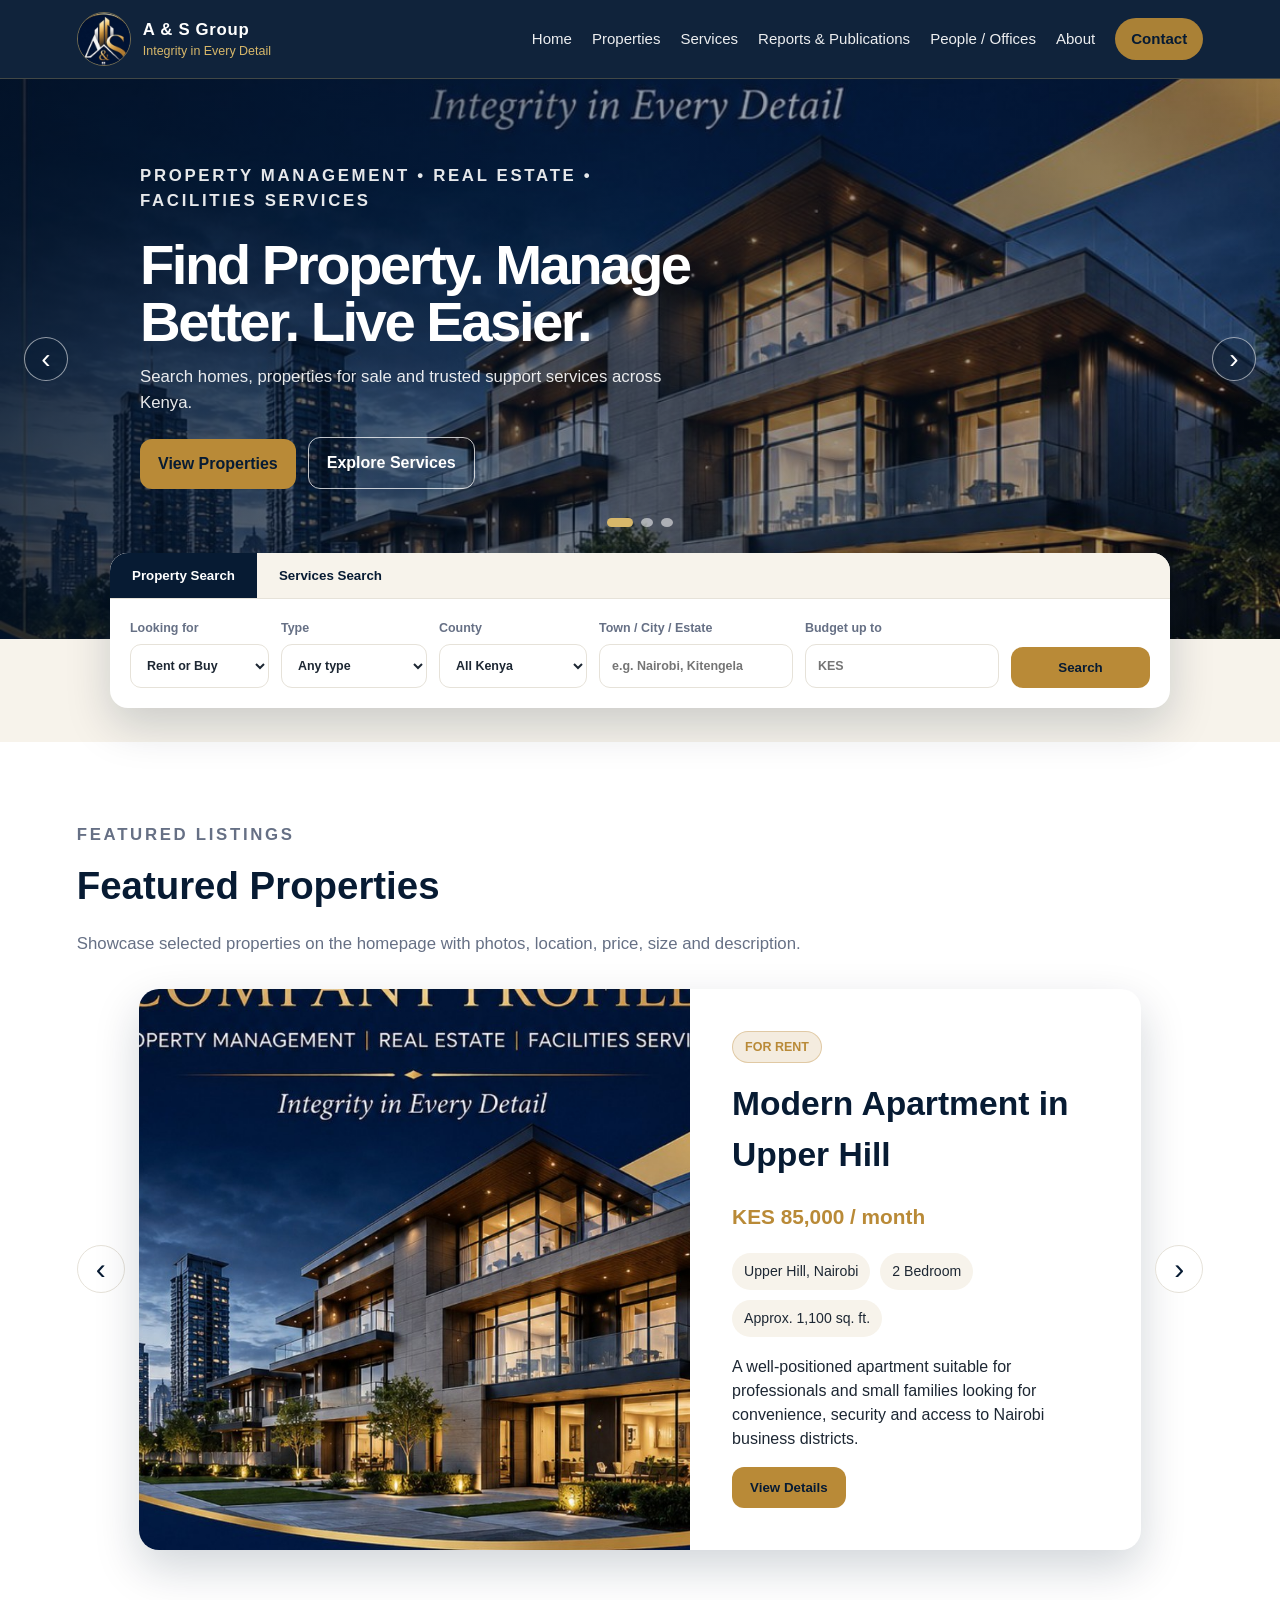
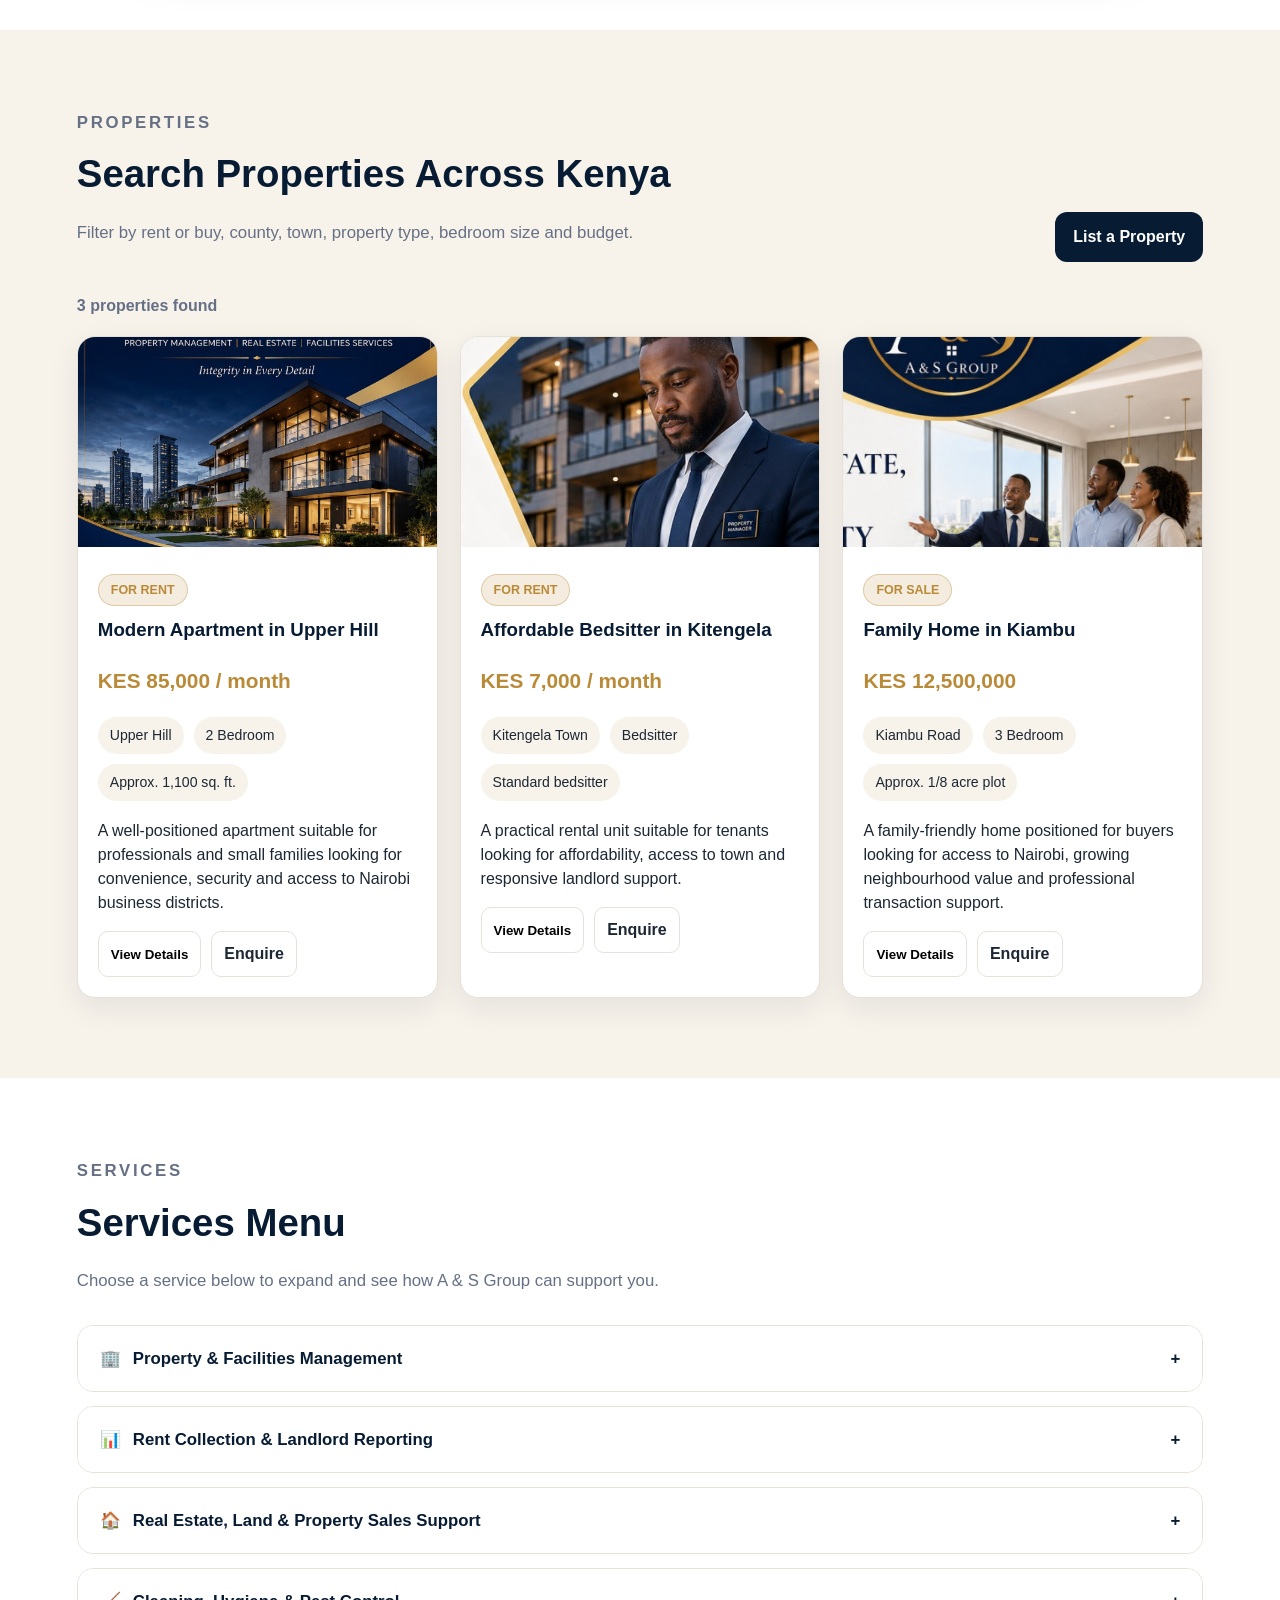
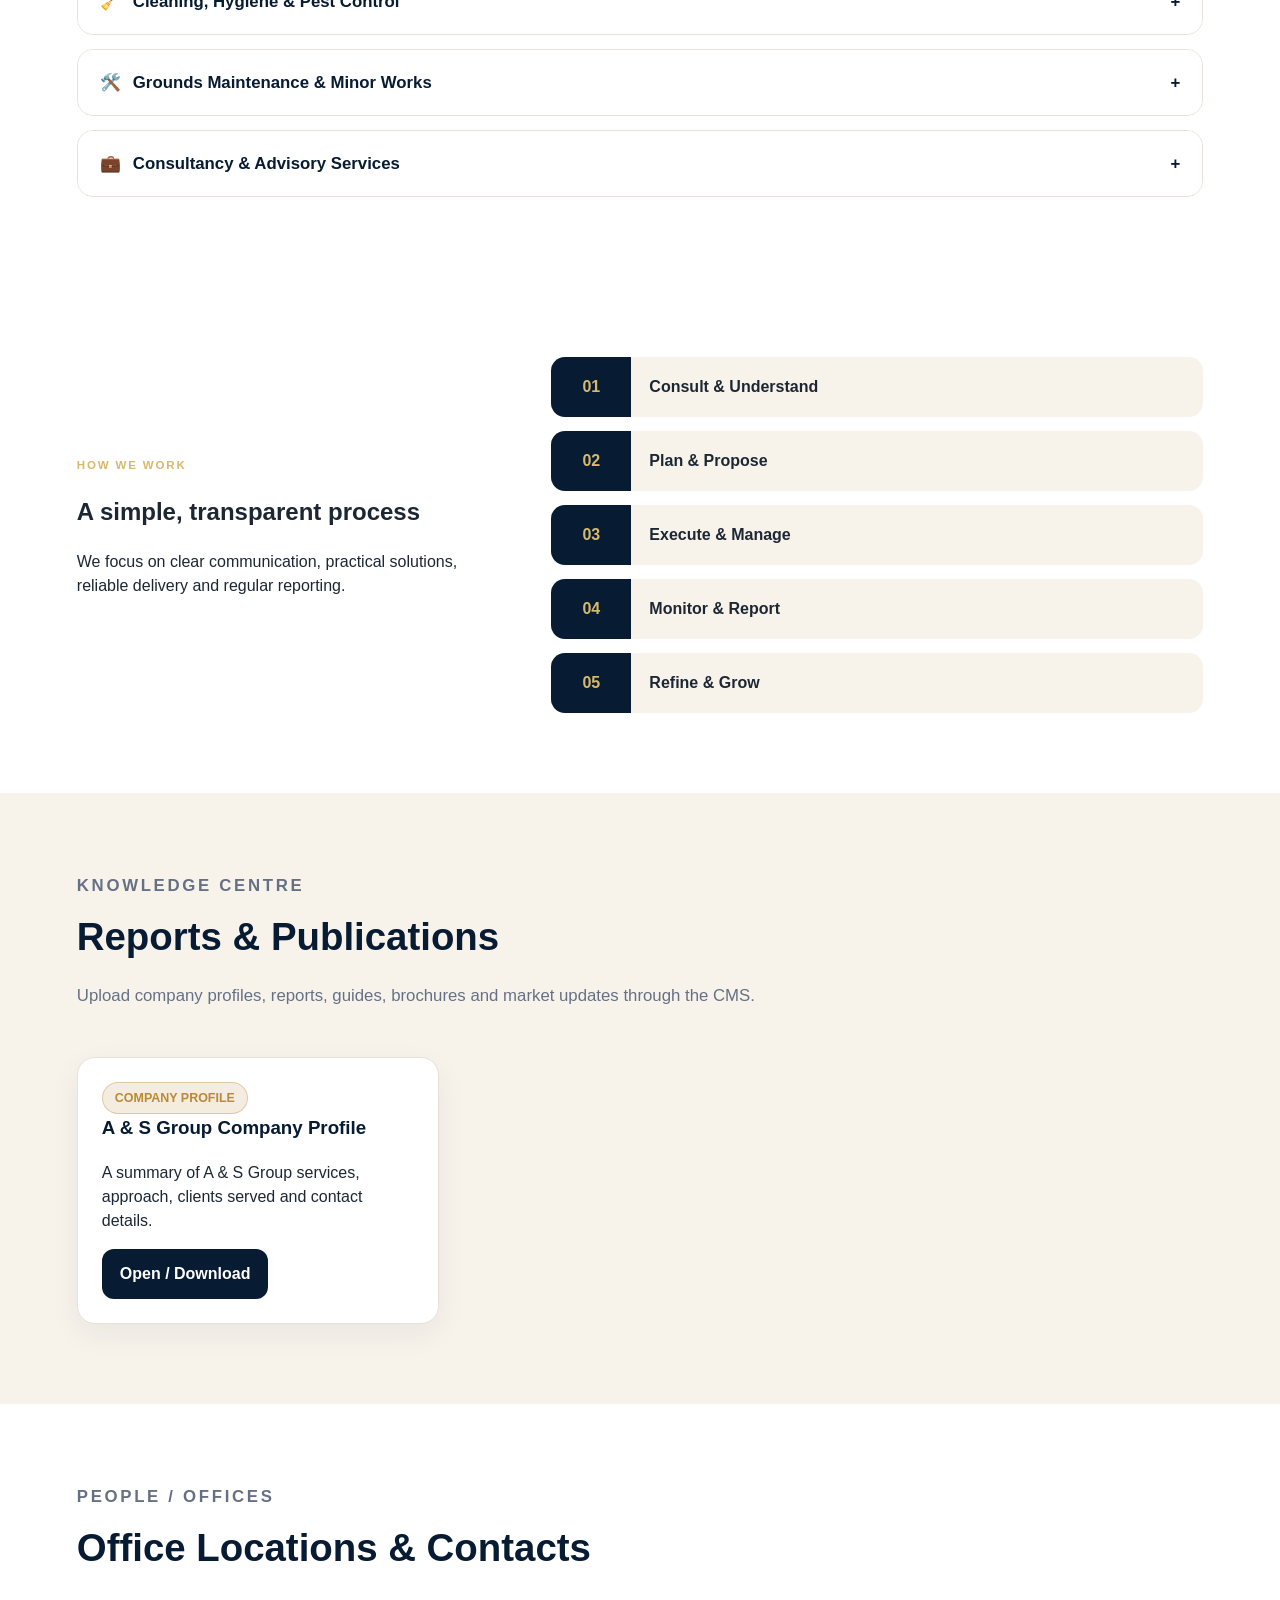
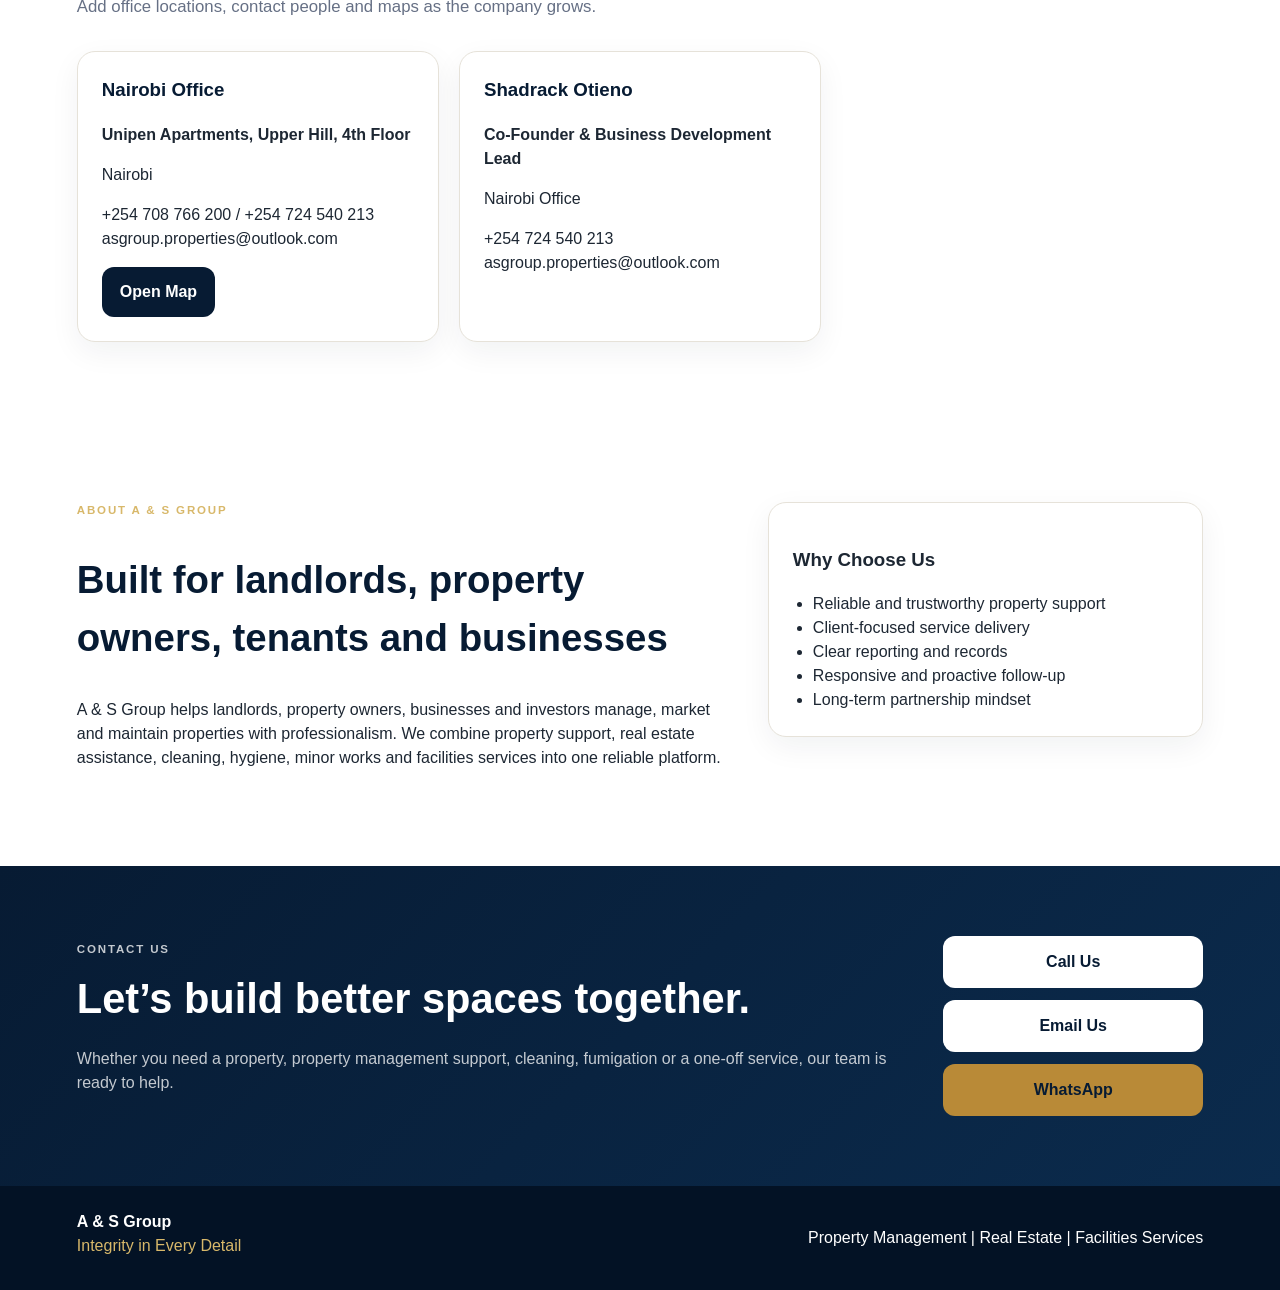
==== commit 85c9214e: "Add files via upload" ====
--- a/index.html
+++ b/index.html
@@ -26,13 +26,25 @@
   </header>
 
   <main>
-    <section id="home" class="hero">
-      <div class="hero-overlay"></div>
-      <div class="hero-content">
-        <p class="eyebrow">Property Management • Real Estate • Facilities Services</p>
-        <h1 id="siteHeadline">Find Homes, Properties & Support Services Across Kenya</h1>
-        <p id="siteSubheadline">Search rental homes, properties for sale, cleaning, fumigation, property management and facilities support in one place.</p>
-
+    <section id="home" class="landing-hero">
+      <div class="hero-slider" aria-label="Featured A & S Group projects">
+        <div id="heroSlides" class="hero-slides"></div>
+        <div class="hero-scrim"></div>
+        <div class="hero-copy">
+          <p class="eyebrow">Property Management • Real Estate • Facilities Services</p>
+          <h1 id="siteHeadline">Find Property. Manage Better. Live Easier.</h1>
+          <p id="siteSubheadline">Search homes, properties for sale and trusted support services across Kenya.</p>
+          <div class="hero-actions">
+            <a class="primary-btn" href="#properties">View Properties</a>
+            <a class="outline-btn" href="#services">Explore Services</a>
+          </div>
+        </div>
+        <button class="hero-arrow hero-prev" id="prevHero" aria-label="Previous featured project">‹</button>
+        <button class="hero-arrow hero-next" id="nextHero" aria-label="Next featured project">›</button>
+        <div id="heroDots" class="hero-dots" aria-label="Hero slider navigation"></div>
+      </div>
+
+      <div class="home-search-wrap">
         <div class="search-panel" id="searchPanel">
           <div class="search-tabs">
             <button class="tab active" data-mode="property">Property Search</button>
@@ -70,13 +82,13 @@
             </label>
             <label>
               Town / City / Estate
-              <input id="keywordFilter" type="search" placeholder="e.g. Nairobi, Kitengela, Upper Hill" />
+              <input id="keywordFilter" type="search" placeholder="e.g. Nairobi, Kitengela" />
             </label>
             <label>
               Budget up to
               <input id="priceFilter" type="number" min="0" step="1000" placeholder="KES" />
             </label>
-            <button id="searchBtn" class="primary-btn">Search Now</button>
+            <button id="searchBtn" class="primary-btn">Search</button>
           </div>
 
           <div class="service-search search-mode" data-mode-panel="service">
@@ -95,7 +107,6 @@
         </div>
       </div>
     </section>
-
 
     <section id="featured" class="section">
       <div class="section-head">
--- a/style.css
+++ b/style.css
@@ -17,7 +17,8 @@
 a{color:inherit;text-decoration:none}
 .topbar{position:sticky;top:0;z-index:50;background:rgba(7,27,51,.96);backdrop-filter:blur(12px);display:flex;align-items:center;justify-content:space-between;padding:12px 6vw;border-bottom:1px solid rgba(216,184,106,.25)}
 .brand{display:flex;align-items:center;gap:12px;color:#fff}.brand img{width:54px;height:54px;border-radius:50%;object-fit:cover;border:1px solid rgba(216,184,106,.5)}.brand strong{display:block;font-size:1.05rem;letter-spacing:.04em}.brand small{display:block;color:var(--gold2);font-size:.78rem}.nav{display:flex;align-items:center;gap:20px;color:#fff;font-size:.94rem}.nav a{opacity:.92}.nav a:hover{color:var(--gold2)}.nav-cta{background:var(--gold);padding:10px 16px;border-radius:999px;color:#071b33!important;font-weight:700}.menu-toggle{display:none;background:none;border:0;color:#fff;font-size:28px}
-.hero{min-height:680px;position:relative;background:linear-gradient(90deg,rgba(7,27,51,.92),rgba(7,27,51,.72)),url('assets/hero-building.jpg') center/cover no-repeat;display:flex;align-items:center;padding:80px 6vw;color:#fff}.hero-content{position:relative;z-index:2;max-width:1160px;width:100%;margin:auto}.eyebrow{text-transform:uppercase;letter-spacing:.18em;color:var(--gold2);font-size:.78rem;font-weight:800;margin:0 0 8px}.hero h1{font-size:clamp(2.2rem,5vw,5rem);line-height:.98;margin:0 0 20px;max-width:900px}.hero p{max-width:720px;font-size:1.12rem;color:rgba(255,255,255,.88)}.search-panel{margin-top:28px;background:#fff;color:var(--text);border-radius:var(--radius);box-shadow:var(--shadow);overflow:hidden;max-width:1120px}.search-tabs{display:flex;background:var(--cream);border-bottom:1px solid var(--line)}.tab{border:0;background:transparent;padding:18px 24px;font-weight:800;color:var(--navy);cursor:pointer}.tab.active{background:var(--navy);color:#fff}.search-mode{display:none;grid-template-columns:repeat(6,1fr);gap:14px;padding:22px}.search-mode.active{display:grid}.search-mode label{display:flex;flex-direction:column;gap:6px;font-size:.78rem;color:var(--muted);font-weight:700}.search-mode input,.search-mode select{height:46px;border:1px solid var(--line);border-radius:12px;padding:0 12px;font:inherit;color:var(--text);background:#fff}.service-search{grid-template-columns:2fr 2fr 1fr}.primary-btn,.secondary-btn{border:0;border-radius:12px;padding:13px 18px;background:var(--gold);color:var(--navy);font-weight:900;cursor:pointer;display:inline-flex;align-items:center;justify-content:center;align-self:end}.secondary-btn{background:var(--navy);color:#fff}
+
+.landing-hero{position:relative;background:var(--cream);color:#fff}.hero-slider{position:relative;min-height:560px;overflow:hidden;display:flex;align-items:center}.hero-slides{position:absolute;inset:0}.hero-slide{position:absolute;inset:0;background-position:center;background-size:cover;opacity:0;transform:scale(1.04);transition:opacity .9s ease,transform 4s ease}.hero-slide.active{opacity:1;transform:scale(1)}.hero-scrim{position:absolute;inset:0;background:linear-gradient(90deg,rgba(3,18,37,.78),rgba(7,27,51,.42),rgba(7,27,51,.25))}.hero-copy{position:relative;z-index:2;width:min(1000px,88vw);margin:0 auto;padding:84px 0 150px}.eyebrow{text-transform:uppercase;letter-spacing:.16em;color:var(--gold2);font-size:.72rem;font-weight:800;margin:0 0 10px}.hero-copy h1{font-size:clamp(2.15rem,4.4vw,4.15rem);line-height:1.02;margin:0 0 14px;max-width:720px;letter-spacing:-.045em}.hero-copy p{max-width:570px;font-size:1.05rem;color:rgba(255,255,255,.9);margin:0 0 22px}.hero-actions{display:flex;gap:12px;flex-wrap:wrap}.outline-btn{border:1px solid rgba(255,255,255,.75);border-radius:12px;padding:13px 18px;color:#fff;font-weight:900;display:inline-flex;align-items:center;justify-content:center}.hero-arrow{position:absolute;z-index:3;top:50%;transform:translateY(-50%);width:44px;height:44px;border-radius:50%;border:1px solid rgba(255,255,255,.55);background:rgba(7,27,51,.38);color:#fff;font-size:28px;cursor:pointer}.hero-prev{left:24px}.hero-next{right:24px}.hero-dots{position:absolute;z-index:3;left:50%;bottom:112px;transform:translateX(-50%);display:flex;gap:8px}.hero-dot{width:9px;height:9px;border-radius:50%;border:0;background:rgba(255,255,255,.55);cursor:pointer}.hero-dot.active{background:var(--gold2);width:26px;border-radius:999px}.home-search-wrap{position:relative;z-index:5;width:min(1060px,88vw);margin:-86px auto 0;padding-bottom:34px}.search-panel{background:#fff;color:var(--text);border-radius:18px;box-shadow:var(--shadow);overflow:hidden}.search-tabs{display:flex;background:var(--cream);border-bottom:1px solid var(--line)}.tab{border:0;background:transparent;padding:15px 22px;font-weight:800;color:var(--navy);cursor:pointer}.tab.active{background:var(--navy);color:#fff}.search-mode{display:none;grid-template-columns:repeat(6,1fr);gap:12px;padding:20px}.search-mode.active{display:grid}.search-mode label{display:flex;flex-direction:column;gap:6px;font-size:.78rem;color:var(--muted);font-weight:700}.search-mode input,.search-mode select{height:44px;border:1px solid var(--line);border-radius:11px;padding:0 12px;font:inherit;color:var(--text);background:#fff}.service-search{grid-template-columns:2fr 2fr 1fr}.primary-btn,.secondary-btn{border:0;border-radius:12px;padding:13px 18px;background:var(--gold);color:var(--navy);font-weight:900;cursor:pointer;display:inline-flex;align-items:center;justify-content:center;align-self:end}.secondary-btn{background:var(--navy);color:#fff}
 .quick-strip{display:grid;grid-template-columns:repeat(3,1fr);gap:0;background:var(--navy);color:#fff;padding:0 6vw}.quick-strip article{padding:26px;border-right:1px solid rgba(255,255,255,.12)}.quick-strip strong{display:block;color:var(--gold2)}.quick-strip span{color:rgba(255,255,255,.75)}.section{padding:80px 6vw}.shade{background:var(--cream)}.section-head{max-width:820px;margin:0 0 32px}.section-head h2{font-size:clamp(2rem,3vw,3rem);margin:0 0 10px;color:var(--navy)}.section-head p{color:var(--muted);font-size:1.05rem}.row-head{display:flex;justify-content:space-between;gap:20px;align-items:end;max-width:none}.featured-stage{display:grid;grid-template-columns:auto 1fr auto;gap:14px;align-items:center}.slider-btn{width:48px;height:48px;border-radius:50%;border:1px solid var(--line);background:#fff;color:var(--navy);font-size:30px;cursor:pointer}.featured-card{display:grid;grid-template-columns:1.1fr .9fr;background:#fff;border-radius:var(--radius);overflow:hidden;box-shadow:var(--shadow);min-height:420px}.featured-card img{width:100%;height:100%;object-fit:cover}.featured-info{padding:42px}.badge{display:inline-flex;background:rgba(185,138,55,.16);color:var(--gold);border:1px solid rgba(185,138,55,.35);border-radius:999px;padding:6px 12px;font-weight:800;font-size:.78rem;text-transform:uppercase}.featured-info h3{font-size:2.1rem;color:var(--navy);margin:16px 0 10px}.price{font-weight:900;color:var(--gold);font-size:1.3rem}.meta{display:flex;flex-wrap:wrap;gap:10px;margin:18px 0}.meta span{background:var(--cream);border-radius:999px;padding:8px 12px;font-size:.88rem}.property-grid{display:grid;grid-template-columns:repeat(3,1fr);gap:22px}.property-card{background:#fff;border-radius:18px;overflow:hidden;box-shadow:0 10px 30px rgba(7,27,51,.08);border:1px solid var(--line)}.property-card img{width:100%;height:210px;object-fit:cover}.property-body{padding:20px}.property-body h3{margin:10px 0;color:var(--navy)}.card-actions{display:flex;gap:10px;margin-top:16px}.small-btn{border:1px solid var(--line);background:#fff;border-radius:10px;padding:10px 12px;font-weight:800;cursor:pointer}.result-meta{margin-bottom:18px;color:var(--muted);font-weight:800}.accordion{display:grid;gap:14px}.service-item{border:1px solid var(--line);border-radius:16px;background:#fff;overflow:hidden}.service-title{width:100%;padding:22px;background:#fff;border:0;text-align:left;display:flex;align-items:center;justify-content:space-between;gap:16px;font-weight:900;color:var(--navy);cursor:pointer;font-size:1.05rem}.service-title span:first-child{display:flex;align-items:center;gap:12px}.service-panel{display:none;padding:0 22px 22px;color:var(--muted)}.service-item.open .service-panel{display:block}.split{display:grid;grid-template-columns:.8fr 1.2fr;gap:40px;align-items:center}.steps{display:grid;gap:14px}.steps div{display:grid;grid-template-columns:80px 1fr;align-items:center;background:var(--cream);border-radius:14px;overflow:hidden}.steps strong{background:var(--navy);color:var(--gold2);height:100%;display:flex;align-items:center;justify-content:center}.steps span{padding:18px;font-weight:800}.reports-grid,.office-grid{display:grid;grid-template-columns:repeat(3,1fr);gap:20px}.report-card,.office-card,.why-card{background:#fff;border:1px solid var(--line);border-radius:18px;padding:24px;box-shadow:0 10px 30px rgba(7,27,51,.06)}.report-card h3,.office-card h3{color:var(--navy);margin-top:0}.about{display:grid;grid-template-columns:1.2fr .8fr;gap:38px;align-items:start}.about h2{font-size:2.4rem;color:var(--navy)}.why-card ul{margin:0;padding-left:20px}.contact-section{display:grid;grid-template-columns:1fr auto;gap:30px;align-items:center;padding:70px 6vw;background:linear-gradient(135deg,var(--navy),var(--navy2));color:#fff}.contact-section h2{font-size:2.6rem;margin:0 0 12px}.contact-section p{color:rgba(255,255,255,.76)}.contact-card{display:grid;gap:12px;min-width:260px}.contact-card a{background:#fff;color:var(--navy);border-radius:12px;padding:14px 18px;font-weight:900;text-align:center}.contact-card a:last-child{background:var(--gold)}footer{display:flex;justify-content:space-between;gap:20px;background:#031225;color:#fff;padding:24px 6vw}footer span{display:block;color:var(--gold2)}.modal{width:min(980px,92vw);border:0;border-radius:20px;padding:0;box-shadow:var(--shadow)}.modal::backdrop{background:rgba(3,18,37,.75)}.modal-close{position:absolute;right:14px;top:12px;background:#fff;border:0;border-radius:50%;width:36px;height:36px;font-size:24px;z-index:3;cursor:pointer}.modal-grid{display:grid;grid-template-columns:1fr 1fr}.modal-gallery img{width:100%;height:430px;object-fit:cover}.modal-text{padding:36px}.modal-text h2{color:var(--navy);margin-top:0}.features{display:grid;gap:8px;padding-left:18px}
 @media(max-width:980px){.nav{display:none;position:absolute;top:78px;left:0;right:0;background:var(--navy);padding:20px 6vw;flex-direction:column;align-items:flex-start}.nav.open{display:flex}.menu-toggle{display:block}.search-mode,.service-search{grid-template-columns:1fr 1fr}.property-grid,.reports-grid,.office-grid{grid-template-columns:1fr 1fr}.featured-card,.split,.about,.contact-section,.modal-grid{grid-template-columns:1fr}.featured-card img,.modal-gallery img{height:300px}.quick-strip{grid-template-columns:1fr}}
-@media(max-width:640px){.hero{min-height:860px;padding-top:50px}.search-mode,.service-search{grid-template-columns:1fr}.property-grid,.reports-grid,.office-grid{grid-template-columns:1fr}.row-head{display:block}.section{padding:60px 5vw}.featured-stage{grid-template-columns:1fr}.slider-btn{display:none}footer{display:block}.hero h1{font-size:2.4rem}}
+@media(max-width:640px){.hero-slider{min-height:520px}.hero-copy{padding:62px 0 130px}.hero-copy h1{font-size:2.25rem}.hero-arrow{display:none}.hero-dots{bottom:96px}.home-search-wrap{width:92vw;margin-top:-78px}.search-mode,.service-search{grid-template-columns:1fr}.property-grid,.reports-grid,.office-grid{grid-template-columns:1fr}.row-head{display:block}.section{padding:60px 5vw}.featured-stage{grid-template-columns:1fr}.slider-btn{display:none}footer{display:block}}
